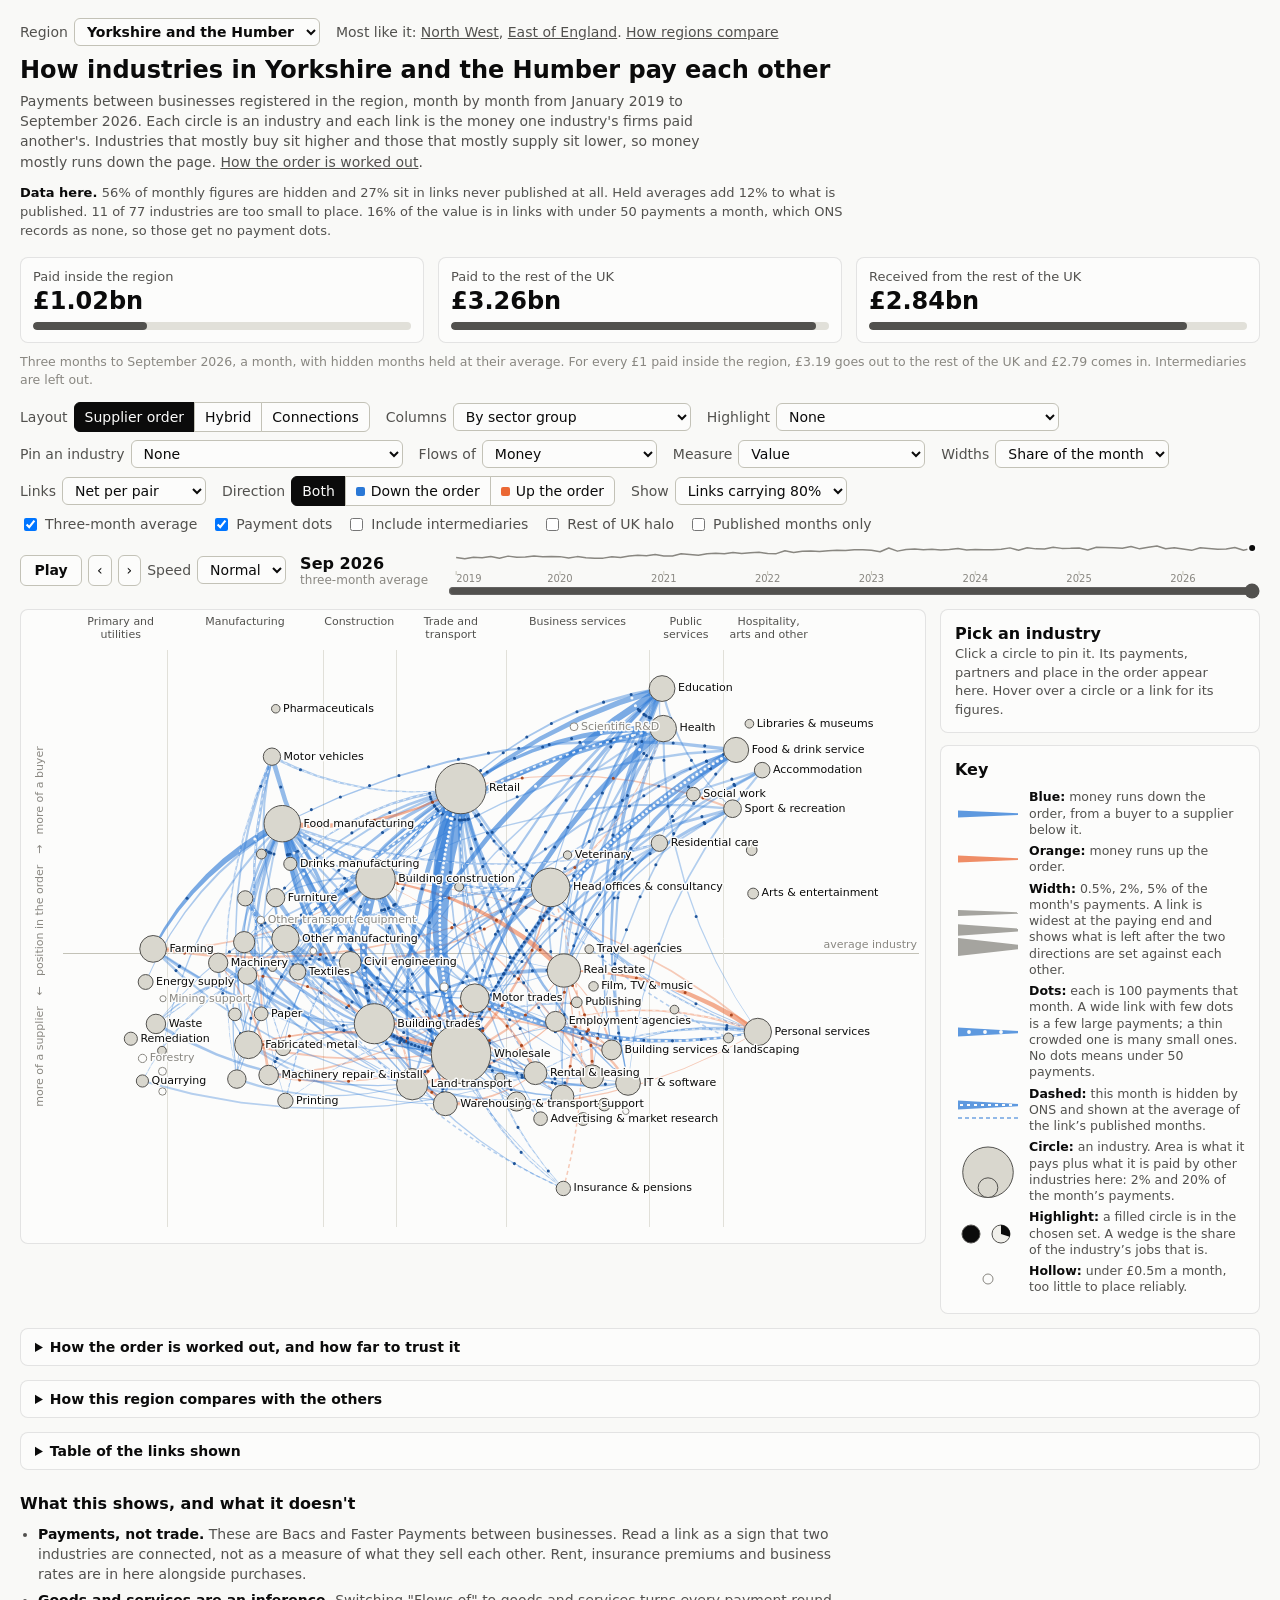
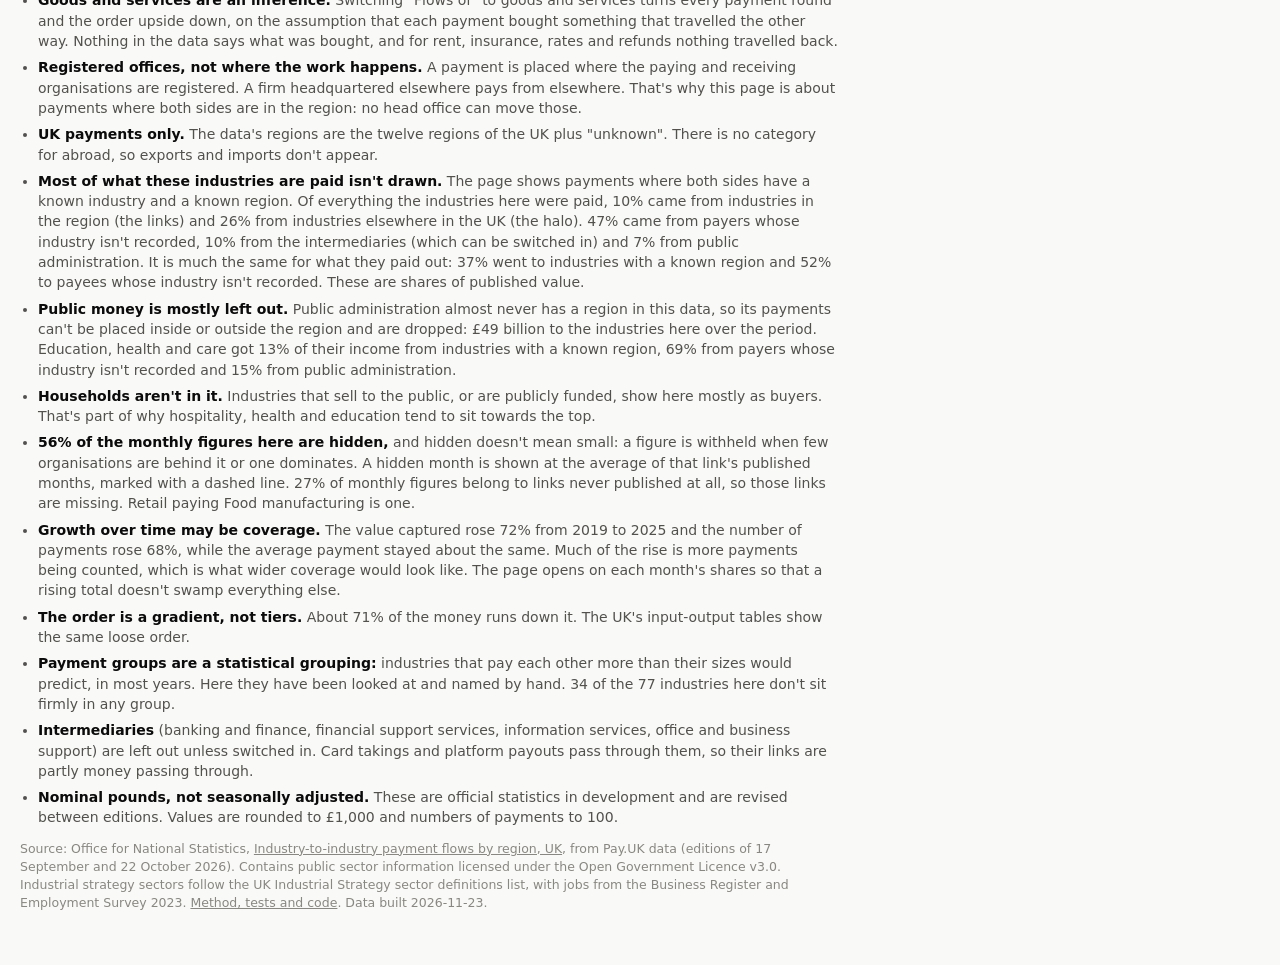
==== docs/chunks/paymentflowsviz_ynh/index.html @ 1b78242b "payment flows viz foundational econ 1" ====
<!doctype html>
<html lang="en">
<head>
<meta charset="utf-8">
<meta name="viewport" content="width=device-width, initial-scale=1">
<title>Regional payment flows</title>
<meta name="description" content="Monthly business-to-business payments between the industries of a UK region, January 2019 to September 2026, drawn as a network that can be stepped or played through time.">
<link rel="stylesheet" href="flows.css">
</head>
<body>
<main class="viz-root">

  <header class="top">
    <div class="regionbar">
      <label class="ctl">Region <select id="region"></select></label>
      <span id="alike"></span>
    </div>
    <h1 id="h-title">How a region's industries pay each other</h1>
    <p class="lede">Payments between businesses registered in the region, month by month from January 2019 to September 2026. Each circle is an industry and each link is the money one industry's firms paid another's. <span id="lede-order">Industries that mostly buy sit higher and those that mostly supply sit lower, so money mostly runs down the page.</span> <a href="#order-note" id="order-link">How the order is worked out</a>.</p>
  </header>

  <p id="quality" class="quality" role="note"></p>

  <section class="strip" aria-label="Totals for the period shown">
    <div class="tile"><div class="tile-label" id="l-inside">Paid inside the region</div><div class="tile-value" id="t-inside">–</div><div class="tile-bar"><span id="b-inside"></span></div></div>
    <div class="tile"><div class="tile-label" id="l-out">Paid to the rest of the UK</div><div class="tile-value" id="t-out">–</div><div class="tile-bar"><span id="b-out"></span></div></div>
    <div class="tile"><div class="tile-label" id="l-in">Received from the rest of the UK</div><div class="tile-value" id="t-in">–</div><div class="tile-bar"><span id="b-in"></span></div></div>
    <p class="strip-note" id="strip-note"></p>
  </section>

  <section class="controls" aria-label="What to show">
    <fieldset class="seg" id="layout">
      <legend>Layout</legend>
      <label><input type="radio" name="layout" value="order"><span>Supplier order</span></label>
      <label><input type="radio" name="layout" value="hybrid"><span>Hybrid</span></label>
      <label><input type="radio" name="layout" value="force"><span>Connections</span></label>
    </fieldset>
    <label class="ctl">Columns <select id="cols"><option value="group">By sector group</option><option value="paygroup">By payment group</option><option value="shift">By how much its place shifts</option><option value="free">Free</option></select></label>
    <label class="ctl">Highlight <select id="lens"></select></label>
    <label class="ctl">Pin an industry <select id="pick"></select></label>
    <label class="ctl">Flows of <select id="show"><option value="money">Money</option><option value="goods">Goods and services</option></select></label>
    <label class="ctl">Measure <select id="measure"><option value="value">Value</option><option value="count">Number of payments</option></select></label>
    <label class="ctl">Widths <select id="scale"><option value="share">Share of the month</option><option value="amount">Actual amounts</option></select></label>
    <label class="ctl">Links <select id="net"><option value="net">Net per pair</option><option value="gross">Both directions</option></select></label>
    <fieldset class="seg" id="dirset">
      <legend>Direction</legend>
      <label><input type="radio" name="dir" value="both"><span>Both</span></label>
      <label><input type="radio" name="dir" value="down"><span><i class="sw sw-with"></i>Down the order</span></label>
      <label><input type="radio" name="dir" value="up"><span><i class="sw sw-against"></i>Up the order</span></label>
    </fieldset>
    <label class="ctl">Show <select id="cover"><option value="0.5">Links carrying 50%</option><option value="0.8">Links carrying 80%</option><option value="0.9">Links carrying 90%</option><option value="1">All links</option></select></label>
    <div class="checks">
      <label><input type="checkbox" id="smooth"> Three-month average</label>
      <label><input type="checkbox" id="dots"> Payment dots</label>
      <label><input type="checkbox" id="inter"> Include intermediaries</label>
      <label><input type="checkbox" id="halo"> Rest of UK halo</label>
      <label><input type="checkbox" id="pubonly"> Published months only</label>
    </div>
  </section>

  <section class="timebar" aria-label="Time">
    <div class="time-buttons">
      <button id="play" type="button">Play</button>
      <button id="prev" type="button" aria-label="Previous month">&lsaquo;</button>
      <button id="next" type="button" aria-label="Next month">&rsaquo;</button>
      <label class="ctl">Speed <select id="speed"><option value="1.5">Slow</option><option value="3">Normal</option><option value="6">Fast</option><option value="12">Faster</option></select></label>
    </div>
    <div class="time-label" id="monthLabel" aria-live="polite"></div>
    <div class="time-track">
      <svg id="spark" aria-hidden="true"></svg>
      <input id="month" type="range" min="0" max="92" step="1" value="92" aria-label="Month">
    </div>
  </section>

  <section class="stage">
    <div id="chartwrap">
      <canvas id="chart" role="img" aria-label="Network of payments between industries. The table below the chart lists the same links."></canvas>
      <div id="tip" role="status"></div>
    </div>
    <aside id="side">
      <div id="detail"></div>
      <div id="key" aria-label="Key"></div>
    </aside>
  </section>

  <details id="order-note" class="fold">
    <summary>How the order is worked out, and how far to trust it</summary>
    <div class="fold-body">
      <h3>The calculation</h3>
      <ul>
        <li><strong>What goes in.</strong> Every payment between two different industries where both sides are registered in the region, added up over the whole period, January 2019 to September 2026. It uses the value of payments, with hidden months held at their average. Payments to and from the rest of the UK play no part.</li>
        <li><strong>What comes out.</strong> Each industry gets a level. The levels are chosen so that, as far as the payments allow, a buyer sits one level above each of its suppliers, and big payments count for more than small ones. Precisely: they make the sum, over every link, of the payment times (buyer's level minus supplier's level minus one) squared as small as it can be. These are called trophic levels, after the food webs they were first used on.</li>
        <li><strong>Where zero is.</strong> Levels are measured from the average industry, weighted by size. Height on the chart is the level, give or take a few pixels so that circles at the same level can sit side by side.</li>
        <li><strong>One order for the whole period.</strong> Circles don't move as time plays, so everything that moves is a change in payments. Pin an industry to see how its level drifts, worked out on the 12 months to each month. The Columns option "By how much its place shifts" lines industries up by the standard deviation of that drifting level, steadiest on the left.</li>
        <li><strong>A plainer way to think of it.</strong> The order is almost the same as ranking industries by the balance of their dealings with other industries here: how much of it is paying out, and how much is being paid (the two rankings correlate <span data-f="balance_cor"></span>). The level adds one thing: who you buy from matters, not only how much.</li>
        <li><strong>Goods and services view.</strong> The same order, turned upside down.</li>
      </ul>
      <h3>How well it holds up</h3>
      <ul>
        <li><strong>It's real but loose.</strong> <span data-f="down_pct"></span> of the money runs down the order, where chance would give 50%. On a score where 0 is perfect tiers and 1 is no order at all, these payments score <span data-f="incoherence"></span>. Shuffling which way round each pair's payments go gives <span data-f="shuffled"></span>.</li>
        <li><strong>The real supply chain is just as loose.</strong> The UK's input-output table scores <span data-f="io_incoherence"></span> on the same method. Industries trade in both directions a great deal.</li>
        <li><strong>How far it agrees with the input-output table.</strong> Ranking industries by level from these payments and from the national table gives a correlation of <span data-f="io_cor"></span>. Across the twelve regions that figure runs from <span id="io-range"></span>.</li>
        <li><strong>How steady it is over time.</strong> Each single year's order correlates <span data-f="yearly_cor"></span> with the whole-period one, and each single month's <span data-f="monthly_cor"></span> at the median.</li>
      </ul>
      <h3>What to keep in mind</h3>
      <ul>
        <li><strong>Small gaps mean little.</strong> The whole order spans only about <span data-f="span"></span> levels, and an industry's level wobbles by about <span data-f="wobble"></span> from month to month. Read top, middle and bottom, not fine rankings.</li>
        <li><strong>"Supplier" means "gets paid".</strong> Landlords, insurers and councils collecting rates are suppliers here.</li>
        <li><strong>The top is partly who's missing.</strong> Households aren't in the data, and public administration's payments have no region, so they are left out (see the notes at the foot of the page). Industries that sell to the public or are publicly funded have few paying customers left in the data, so they look like pure buyers.</li>
        <li><strong>It's the order inside the region only.</strong> An industry that buys mostly from elsewhere in the UK, or sells mostly to it, is placed on the small part of its dealings that stays here.</li>
        <li><strong>Hidden figures shape it.</strong> <span data-f="never_pct"></span> of monthly figures belong to links ONS never publishes, and those links count as nothing. Using published months only gives single months that correlate <span data-f="monthly_cor_published"></span> with their whole period, against <span data-f="monthly_cor"></span> with held values.</li>
        <li><strong>Value and number of payments disagree.</strong> An order built on the number of payments correlates <span data-f="count_cor"></span> with this one, and <span data-f="count_io_cor"></span> with the input-output table, against <span data-f="io_cor"></span> for value. Value is used because across the regions it tracks the table better.</li>
        <li><strong>Small industries are unreliable.</strong> The <span data-f="small_n"></span> with under £0.5m a month are drawn hollow and held inside the range of the rest. <span data-f="small_example"></span></li>
        <li><strong>Intermediaries are left out of it</strong> unless switched in. Switching them in barely moves the others (their order correlates <span data-f="inter_cor"></span> either way).</li>
      </ul>
      <p class="source">Method: MacKay, Johnson and Sansom (2020), <a href="https://doi.org/10.1098/rsos.201138">How directed is a directed network?</a>, Royal Society Open Science 7. The figures above come from the tests in the <a href="https://github.com/DanOlner/industry_to_industrypayments_modular/tree/master/docs/chunks/paymentflowsviz_ynh">project folder</a>, run on the editions named below.</p>
    </div>
  </details>

  <details id="compare" class="fold">
    <summary>How this region compares with the others</summary>
    <div class="fold-body" id="compare-body"></div>
  </details>

  <details id="tablebox" class="fold">
    <summary>Table of the links shown</summary>
    <div class="table-tools"><span id="tablecap"></span><button id="csv" type="button">Download as CSV</button></div>
    <div class="table-scroll"><table id="linktable"><thead></thead><tbody></tbody></table></div>
  </details>

  <section class="notes">
    <h2>What this shows, and what it doesn't</h2>
    <ul>
      <li><strong>Payments, not trade.</strong> These are Bacs and Faster Payments between businesses. Read a link as a sign that two industries are connected, not as a measure of what they sell each other. Rent, insurance premiums and business rates are in here alongside purchases.</li>
      <li><strong>Goods and services are an inference.</strong> Switching "Flows of" to goods and services turns every payment round and the order upside down, on the assumption that each payment bought something that travelled the other way. Nothing in the data says what was bought, and for rent, insurance, rates and refunds nothing travelled back.</li>
      <li><strong>Registered offices, not where the work happens.</strong> A payment is placed where the paying and receiving organisations are registered. A firm headquartered elsewhere pays from elsewhere. That's why this page is about payments where both sides are in the region: no head office can move those.</li>
      <li><strong>UK payments only.</strong> The data's regions are the twelve regions of the UK plus "unknown". There is no category for abroad, so exports and imports don't appear.</li>
      <li><strong>Most of what these industries are paid isn't drawn.</strong> The page shows payments where both sides have a known industry and a known region. Of everything the industries here were paid, <span data-f="inside_received"></span> came from industries in the region (the links) and <span data-f="elsewhere_received"></span> from industries elsewhere in the UK (the halo). <span data-f="unknown_received"></span> came from payers whose industry isn't recorded, <span data-f="inter_received"></span> from the intermediaries (which can be switched in) and <span data-f="gov_received"></span> from public administration. It is much the same for what they paid out: <span data-f="shown_paid"></span> went to industries with a known region and <span data-f="unknown_paid"></span> to payees whose industry isn't recorded. These are shares of published value.</li>
      <li><strong>Public money is mostly left out.</strong> Public administration almost never has a region in this data, so its payments can't be placed inside or outside the region and are dropped: <span data-f="gov_paid"></span> to the industries here over the period. Education, health and care got <span data-f="ps_shown"></span> of their income from industries with a known region, <span data-f="ps_unknown"></span> from payers whose industry isn't recorded and <span data-f="ps_gov"></span> from public administration.</li>
      <li><strong>Households aren't in it.</strong> Industries that sell to the public, or are publicly funded, show here mostly as buyers. That's part of why hospitality, health and education tend to sit towards the top.</li>
      <li><strong><span data-f="hidden_pct"></span> of the monthly figures here are hidden,</strong> and hidden doesn't mean small: a figure is withheld when few organisations are behind it or one dominates. A hidden month is shown at the average of that link's published months, marked with a dashed line. <span data-f="never_pct"></span> of monthly figures belong to links never published at all, so those links are missing. <span data-f="never_example"></span> is one.</li>
      <li><strong>Growth over time may be coverage.</strong> <span data-f="growth"></span> The page opens on each month's shares so that a rising total doesn't swamp everything else.</li>
      <li><strong>The order is a gradient, not tiers.</strong> About <span data-f="down_pct"></span> of the money runs down it. The UK's input-output tables show the same loose order.</li>
      <li><strong>Payment groups are a statistical grouping:</strong> industries that pay each other more than their sizes would predict, in most years. <span data-if="groups_named_by_hand">Here they have been looked at and named by hand.</span><span data-unless="groups_named_by_hand">For this region nobody has looked them over, and each is labelled by its largest members.</span> <span data-f="groups_not_firm"></span> industries here don't sit firmly in any group.</li>
      <li><strong>Intermediaries</strong> (banking and finance, financial support services, information services, office and business support) are left out unless switched in. Card takings and platform payouts pass through them, so their links are partly money passing through.</li>
      <li><strong>Nominal pounds, not seasonally adjusted.</strong> These are official statistics in development and are revised between editions. Values are rounded to £1,000 and numbers of payments to 100.</li>
    </ul>
    <p class="source">Source: Office for National Statistics, <a href="https://www.ons.gov.uk/economy/economicoutputandproductivity/output/datasets/industrytoindustrypaymentflowsbyregionuk">Industry-to-industry payment flows by region, UK</a>, from Pay.UK data (editions of 17 September and 22 October 2026). Contains public sector information licensed under the Open Government Licence v3.0. Industrial strategy sectors follow the UK Industrial Strategy sector definitions list, with jobs from the Business Register and Employment Survey <span data-f="is8_year"></span>. <a href="https://github.com/DanOlner/industry_to_industrypayments_modular/tree/master/docs/chunks/paymentflowsviz_ynh">Method, tests and code</a>. <span id="built"></span></p>
  </section>

</main>
<script src="lib/d3.v7.9.0.min.js"></script>
<script src="data/regions.js"></script>
<script src="flows.js"></script>
</body>
</html>
---- docs/chunks/paymentflowsviz_ynh/flows.css ----
/* Yorkshire and the Humber payment flows. Colours follow the dataviz palette: blue and orange carry the
   direction of money and nothing else; everything else is ink, greys and position. */
:root {
  color-scheme: light;
  --plane: #f9f9f7; --surface: #fcfcfb; --ink: #0b0b0b; --ink2: #52514e; --muted: #898781;
  --grid: #e1e0d9; --axis: #c3c2b7; --border: rgba(11, 11, 11, 0.10);
  --with: #2a78d6; --against: #eb6834;                    /* money runs down the order; up the order */
  --dot-with: #184f95; --dot-against: #a8431a;            /* payment dots on thin links */
  --node: #d9d7ce; --node-dim: #f0efea; --node-line: #52514e; --node-on: #0b0b0b;
  --halo-in: #1baf7a; --halo-out: #008300;                /* rest of the UK: received (or sold); paid (or bought). Drawn at 30% */
  --seg-inside: #52514e; --seg-london: #898781; --seg-rest: #c3c2b7;
}
@media (prefers-color-scheme: dark) {
  :root {
    color-scheme: dark;
    --plane: #0d0d0d; --surface: #1a1a19; --ink: #f0efec; --ink2: #c3c2b7; --muted: #898781;
    --grid: #2c2c2a; --axis: #383835; --border: rgba(255, 255, 255, 0.10);
    --with: #3987e5; --against: #d95926;
    --dot-with: #cde2fb; --dot-against: #f8d3c2;
    --node: #55544f; --node-dim: #2b2b29; --node-line: #c3c2b7; --node-on: #f0efec;
    --halo-in: #1baf7a; --halo-out: #008300;                /* the same pair as light: the dark steps of these two are too alike */
    --seg-inside: #c3c2b7; --seg-london: #898781; --seg-rest: #55544f;
  }
}
* { box-sizing: border-box; }
body { margin: 0; background: var(--plane); color: var(--ink); font: 14px/1.45 system-ui, -apple-system, "Segoe UI", sans-serif; }
.viz-root { max-width: 1480px; margin: 0 auto; padding: 18px 20px 40px; }
a { color: inherit; }
h1 { font-size: 24px; line-height: 1.2; margin: 0 0 6px; font-weight: 650; }
h2 { font-size: 16px; margin: 0 0 8px; font-weight: 650; }
.lede { margin: 0; max-width: 78ch; color: var(--ink2); }

/* ---- region ---- */
.regionbar { display: flex; flex-wrap: wrap; gap: 6px 16px; align-items: center; margin: 0 0 10px; color: var(--ink2); }
.regionbar select { font-weight: 600; }
button.linklike { border: 0; background: none; padding: 0; color: inherit; text-decoration: underline; cursor: pointer; border-radius: 2px; }
.quality { margin: 12px 0 0; max-width: 100ch; color: var(--ink2); font-size: 13px; }
.quality strong { color: var(--ink); font-weight: 600; }
.quality.thin { border: 1px solid var(--axis); border-left: 4px solid var(--ink); border-radius: 6px; padding: 8px 12px; background: var(--surface); color: var(--ink); }
#chartwrap.loading canvas { opacity: 0.35; }
#chartwrap.loading::after { content: 'Loading\2026'; position: absolute; left: 50%; top: 40%; transform: translateX(-50%); color: var(--ink2); background: var(--surface); border: 1px solid var(--axis); border-radius: 6px; padding: 6px 12px; }

/* ---- comparison of regions ---- */
.cmp-bars { display: grid; gap: 3px; margin: 8px 0; max-width: 560px; }
.cmp-row { display: grid; grid-template-columns: 190px 1fr 42px; gap: 8px; align-items: center; font-size: 13px; color: var(--ink2); }
.cmp-track { display: block; height: 10px; }
.cmp-bar { display: block; height: 100%; background: var(--ink2); border-radius: 0 4px 4px 0; }
.cmp-val { text-align: right; font-variant-numeric: tabular-nums; color: var(--ink); }
.cmp-chart { display: block; width: 100%; max-width: 760px; height: auto; margin: 6px 0; overflow: visible; }
.cmp-chart text { font-size: 11px; fill: var(--ink2); }
.cmp-chart .cmp-title { font-weight: 600; fill: var(--ink); }
.cmp-chart .cmp-tick { fill: var(--muted); font-size: 10px; }
.cmp-chart .cmp-grid { stroke: var(--grid); }
.cmp-chart .cmp-range { stroke: var(--axis); stroke-width: 2; stroke-linecap: round; }
.cmp-chart .cmp-dot { fill: var(--muted); stroke: var(--surface); stroke-width: 2; }
.cmp-chart .cmp-num { fill: var(--muted); font-variant-numeric: tabular-nums; }
.cmp-chart .me { fill: var(--ink); font-weight: 600; }
.cmp-chart .cmp-range.me { stroke: var(--ink); fill: none; }
.cmp-chart .cmp-dot.me { fill: var(--ink); }
.fold-body p { margin: 6px 0; color: var(--ink2); max-width: 92ch; }
.fold-body p.d-small { font-size: 12.5px; }

/* ---- headline strip ---- */
.strip { display: grid; grid-template-columns: repeat(3, minmax(0, 1fr)); gap: 10px 14px; margin: 16px 0 6px; }
.tile { background: var(--surface); border: 1px solid var(--border); border-radius: 8px; padding: 10px 12px 12px; }
.tile-label { color: var(--ink2); font-size: 13px; }
.tile-value { font-size: 24px; font-weight: 650; line-height: 1.25; }
.tile-bar { height: 8px; background: var(--grid); border-radius: 4px; margin-top: 6px; overflow: hidden; }
.tile-bar span { display: block; height: 100%; width: 0; background: var(--ink2); border-radius: 4px; }
.strip-note { grid-column: 1 / -1; margin: 0; color: var(--muted); font-size: 12.5px; }

/* ---- controls ---- */
.controls { display: flex; flex-wrap: wrap; gap: 8px 16px; align-items: center; margin: 12px 0 8px; }
.ctl { display: inline-flex; align-items: center; gap: 6px; color: var(--ink2); white-space: nowrap; }
select, button { font: inherit; color: var(--ink); background: var(--surface); border: 1px solid var(--axis); border-radius: 6px; padding: 4px 8px; }
button { cursor: pointer; }
button:hover, select:hover { border-color: var(--muted); }
select:disabled { color: var(--muted); }
:focus-visible { outline: 2px solid var(--with); outline-offset: 2px; }
.seg { display: inline-flex; align-items: center; gap: 0; border: 0; padding: 0; margin: 0; }
.seg legend { float: left; padding: 0; margin-right: 6px; color: var(--ink2); }
.seg label { display: inline-flex; }
.seg input { position: absolute; opacity: 0; pointer-events: none; }
.seg span { padding: 4px 10px; border: 1px solid var(--axis); background: var(--surface); margin-left: -1px; cursor: pointer; }
.seg label:first-of-type span { border-radius: 6px 0 0 6px; margin-left: 0; }
.seg label:last-of-type span { border-radius: 0 6px 6px 0; }
.seg input:checked + span { background: var(--ink); color: var(--surface); border-color: var(--ink); }
.seg input:focus-visible + span { outline: 2px solid var(--with); outline-offset: 2px; }
.sw { display: inline-block; width: 9px; height: 9px; border-radius: 2px; margin-right: 6px; align-self: center; }
.sw-with { background: var(--with); } .sw-against { background: var(--against); }
.seg span { display: inline-flex; align-items: center; }
.checks { display: flex; flex-wrap: wrap; gap: 4px 14px; color: var(--ink2); }
.checks label { display: inline-flex; align-items: center; gap: 5px; white-space: nowrap; }

/* ---- time ---- */
.timebar { display: grid; grid-template-columns: auto 15ch 1fr; gap: 6px 14px; align-items: center; margin: 6px 0 10px; }
.time-buttons { display: flex; gap: 6px; align-items: center; flex-wrap: wrap; }
#play { min-width: 62px; font-weight: 600; }
.time-label { font-weight: 650; font-size: 16px; line-height: 1.2; }
.time-label small { display: block; font-weight: 400; font-size: 12px; color: var(--muted); }
.time-track { position: relative; min-width: 0; }
#spark { display: block; width: 100%; height: 40px; overflow: visible; }
#month { display: block; width: 100%; margin: 0; accent-color: var(--ink2); }

/* ---- chart and side panel ---- */
.stage { display: grid; grid-template-columns: minmax(0, 1fr) 320px; gap: 14px; align-items: start; }
#chartwrap { position: relative; background: var(--surface); border: 1px solid var(--border); border-radius: 8px; overflow: hidden; }
#chart { display: block; width: 100%; cursor: default; touch-action: pan-y; }
#tip { position: absolute; display: none; pointer-events: none; z-index: 2; max-width: 300px; padding: 8px 10px; font-size: 12.5px; line-height: 1.4;
  background: var(--surface); border: 1px solid var(--axis); border-radius: 6px; box-shadow: 0 3px 12px rgba(0, 0, 0, 0.14); }
#tip .t-title { font-weight: 650; }
#tip .t-sub, #tip .t-note { color: var(--ink2); }
#tip .t-val { font-weight: 650; }
#side { display: flex; flex-direction: column; gap: 12px; min-width: 0; }
#detail, #key { background: var(--surface); border: 1px solid var(--border); border-radius: 8px; padding: 12px 14px; font-size: 13px; }
#detail h2 { margin-bottom: 0; }
#detail .d-sub { color: var(--ink2); margin: 0 0 8px; }
#detail .d-hint { color: var(--ink2); margin: 0; }
#detail h3, #key h3 { font-size: 12px; text-transform: none; font-weight: 650; color: var(--ink2); margin: 12px 0 4px; }
#detail .d-close { float: right; padding: 1px 8px; margin: -2px -4px 0 6px; }
#detail dl { display: grid; grid-template-columns: auto 1fr; gap: 2px 10px; margin: 0; }
#detail dt { color: var(--ink2); }
#detail dd { margin: 0; }
.bar3 { display: flex; gap: 2px; height: 8px; margin: 3px 0 2px; }
.bar3 span { display: block; height: 100%; border-radius: 4px; min-width: 0; }
.bar3 .s-inside { background: var(--seg-inside); } .bar3 .s-london { background: var(--seg-london); } .bar3 .s-rest { background: var(--seg-rest); }
.bar3-key { display: flex; flex-wrap: wrap; gap: 2px 12px; color: var(--ink2); font-size: 12px; margin: 2px 0 6px; }
.bar3-key i { display: inline-block; width: 10px; height: 8px; border-radius: 3px; margin-right: 4px; }
.d-row { display: flex; justify-content: space-between; gap: 10px; }
.d-row .v { font-variant-numeric: tabular-nums; white-space: nowrap; }
.d-row .n { color: var(--ink2); min-width: 0; overflow: hidden; text-overflow: ellipsis; white-space: nowrap; }
.d-small { color: var(--ink2); font-size: 12px; margin: 4px 0 0; }
#levelspark { display: block; width: 100%; height: 64px; overflow: visible; }
#key svg { display: block; overflow: visible; }
#key .k-row { display: grid; grid-template-columns: 66px 1fr; gap: 8px; align-items: center; margin: 5px 0; color: var(--ink2); font-size: 12.5px; line-height: 1.3; }
#key .k-row b { color: var(--ink); font-weight: 600; }

/* ---- table view ---- */
.fold { margin: 14px 0 0; background: var(--surface); border: 1px solid var(--border); border-radius: 8px; padding: 8px 14px; }
.fold summary { cursor: pointer; font-weight: 600; }
.fold-body { max-width: 92ch; padding: 2px 0 6px; }
.fold-body h3 { font-size: 13px; font-weight: 650; color: var(--ink2); margin: 12px 0 4px; }
.fold-body ul { margin: 0; padding-left: 18px; }
.fold-body li { margin: 0 0 5px; color: var(--ink2); }
.fold-body li strong { color: var(--ink); font-weight: 600; }
.table-tools { display: flex; justify-content: space-between; align-items: center; gap: 12px; margin: 8px 0; color: var(--ink2); font-size: 13px; }
.table-scroll { max-height: 420px; overflow: auto; }
#linktable { border-collapse: collapse; width: 100%; font-size: 13px; }
#linktable th, #linktable td { text-align: left; padding: 4px 10px 4px 0; border-bottom: 1px solid var(--grid); white-space: nowrap; }
#linktable th { position: sticky; top: 0; background: var(--surface); color: var(--ink2); font-weight: 600; }
#linktable td.num, #linktable th.num { text-align: right; font-variant-numeric: tabular-nums; }

/* ---- notes ---- */
.notes { margin: 22px 0 0; max-width: 92ch; }
.notes ul { margin: 0; padding-left: 18px; }
.notes li { margin: 0 0 6px; color: var(--ink2); }
.notes li strong { color: var(--ink); font-weight: 600; }
.source { color: var(--muted); font-size: 12.5px; margin-top: 12px; }

@media (max-width: 1080px) {
  .stage { grid-template-columns: minmax(0, 1fr); }
  #side { flex-direction: row; flex-wrap: wrap; }
  #side > div { flex: 1 1 300px; }
}
@media (max-width: 720px) {
  .viz-root { padding: 14px 12px 32px; }
  h1 { font-size: 20px; }
  .strip { grid-template-columns: 1fr; gap: 8px; }
  .tile { display: grid; grid-template-columns: 1fr auto; align-items: baseline; padding: 8px 10px 10px; }
  .tile-bar { grid-column: 1 / -1; }
  .tile-value { font-size: 19px; }
  .timebar { grid-template-columns: 1fr auto; }
  .time-track { grid-column: 1 / -1; }
}
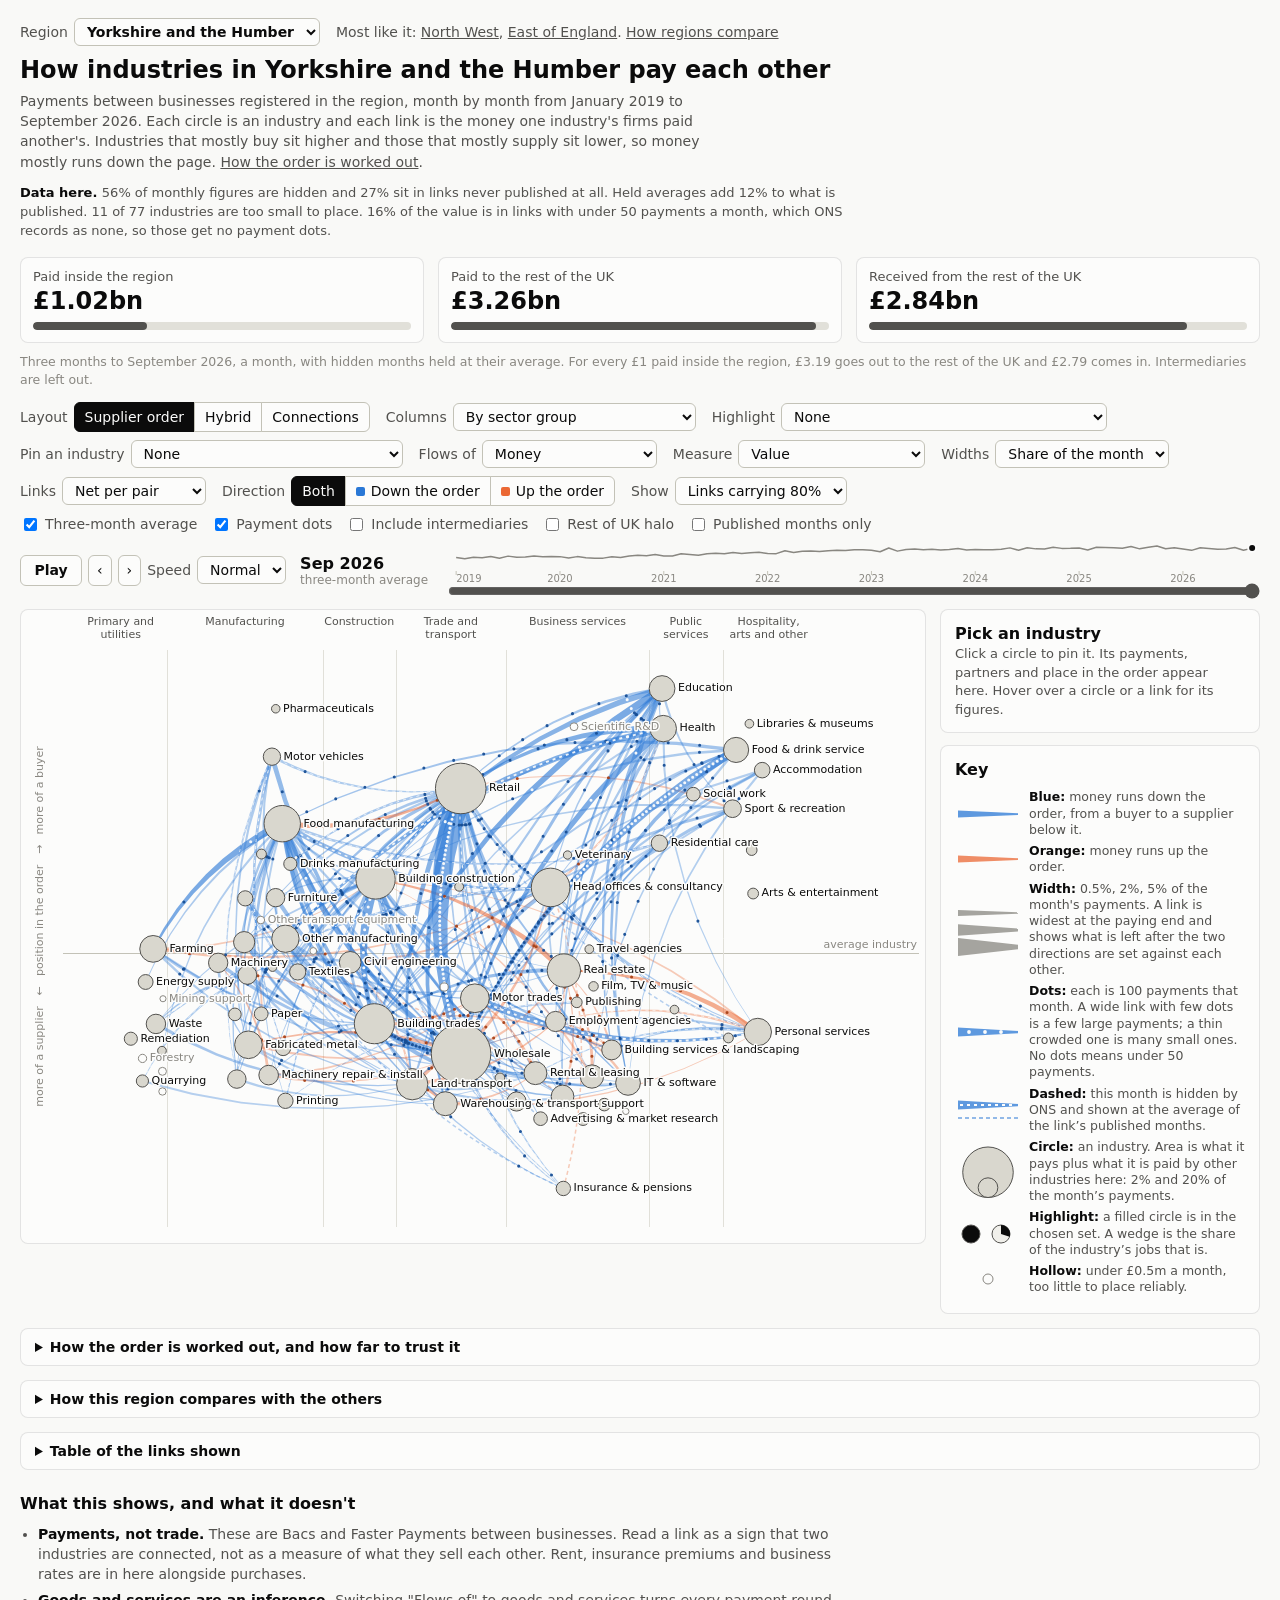
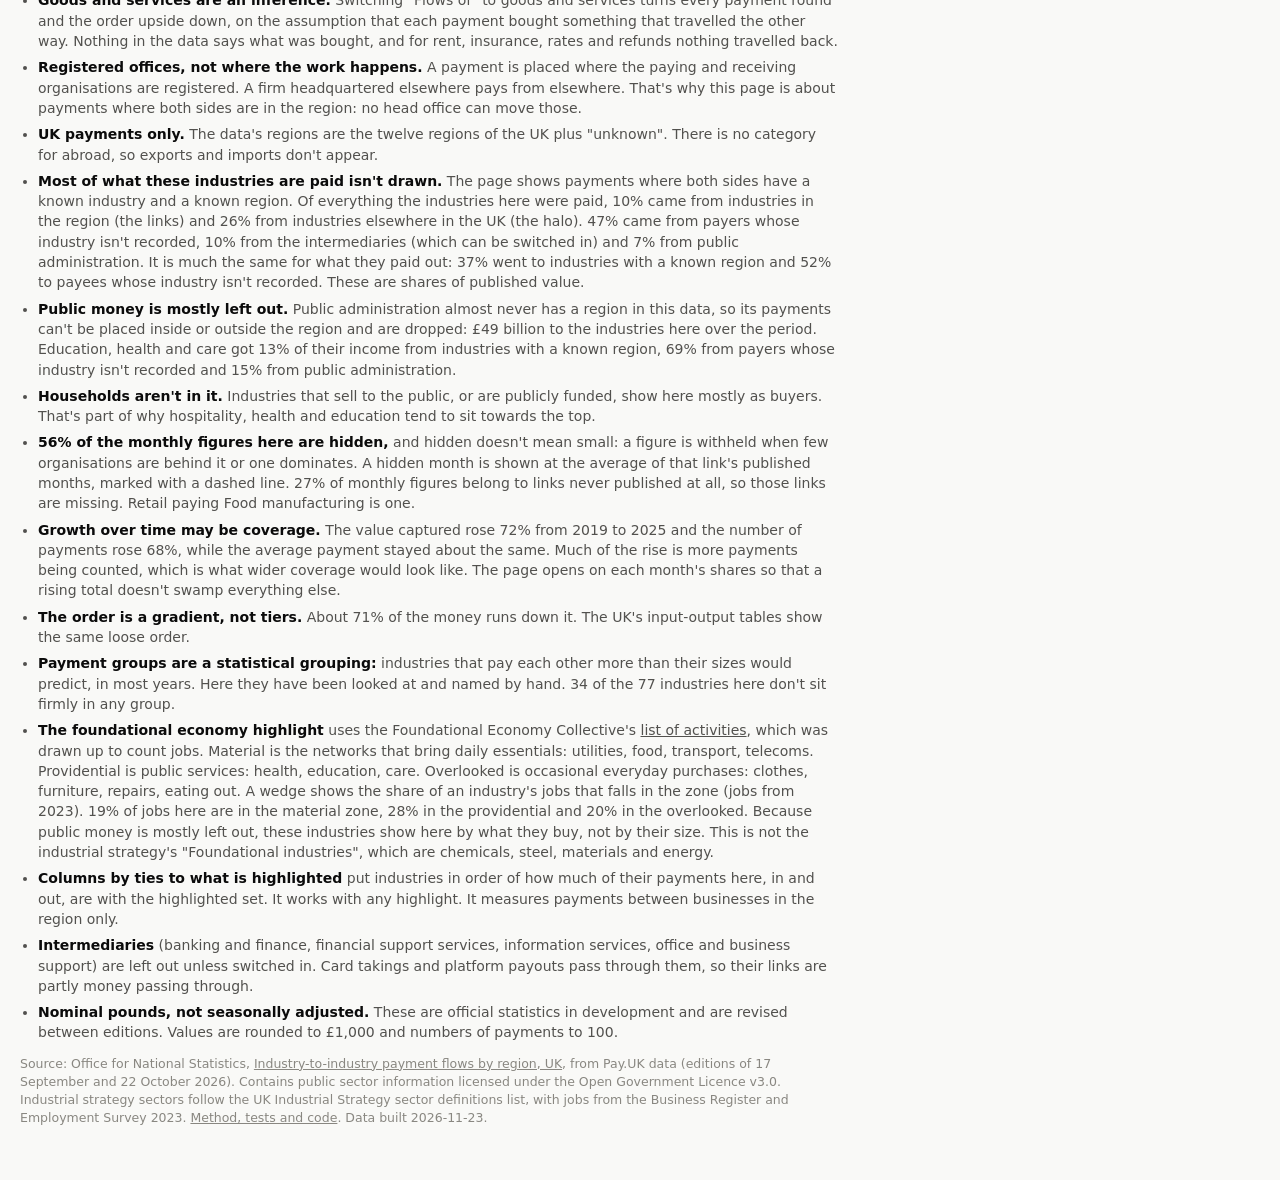
==== commit 4f70c5c7: "payment flows viz foundational econ 2" ====
--- a/docs/chunks/paymentflowsviz_ynh/index.html
+++ b/docs/chunks/paymentflowsviz_ynh/index.html
@@ -35,7 +35,7 @@
       <label><input type="radio" name="layout" value="hybrid"><span>Hybrid</span></label>
       <label><input type="radio" name="layout" value="force"><span>Connections</span></label>
     </fieldset>
-    <label class="ctl">Columns <select id="cols"><option value="group">By sector group</option><option value="paygroup">By payment group</option><option value="shift">By how much its place shifts</option><option value="free">Free</option></select></label>
+    <label class="ctl">Columns <select id="cols"><option value="group">By sector group</option><option value="paygroup">By payment group</option><option value="shift">By how much its place shifts</option><option value="ties">By ties to what is highlighted</option><option value="free">Free</option></select></label>
     <label class="ctl">Highlight <select id="lens"></select></label>
     <label class="ctl">Pin an industry <select id="pick"></select></label>
     <label class="ctl">Flows of <select id="show"><option value="money">Money</option><option value="goods">Goods and services</option></select></label>
@@ -142,6 +142,8 @@
       <li><strong>Growth over time may be coverage.</strong> <span data-f="growth"></span> The page opens on each month's shares so that a rising total doesn't swamp everything else.</li>
       <li><strong>The order is a gradient, not tiers.</strong> About <span data-f="down_pct"></span> of the money runs down it. The UK's input-output tables show the same loose order.</li>
       <li><strong>Payment groups are a statistical grouping:</strong> industries that pay each other more than their sizes would predict, in most years. <span data-if="groups_named_by_hand">Here they have been looked at and named by hand.</span><span data-unless="groups_named_by_hand">For this region nobody has looked them over, and each is labelled by its largest members.</span> <span data-f="groups_not_firm"></span> industries here don't sit firmly in any group.</li>
+      <li><strong>The foundational economy highlight</strong> uses the Foundational Economy Collective's <a href="https://foundationaleconomy.com/activity-classification/">list of activities</a>, which was drawn up to count jobs. Material is the networks that bring daily essentials: utilities, food, transport, telecoms. Providential is public services: health, education, care. Overlooked is occasional everyday purchases: clothes, furniture, repairs, eating out. A wedge shows the share of an industry's jobs that falls in the zone (jobs from <span data-f="fe_year"></span>). <span data-f="fe_jobs"></span> Because public money is mostly left out, these industries show here by what they buy, not by their size. This is not the industrial strategy's "Foundational industries", which are chemicals, steel, materials and energy.</li>
+      <li><strong>Columns by ties to what is highlighted</strong> put industries in order of how much of their payments here, in and out, are with the highlighted set. It works with any highlight. It measures payments between businesses in the region only.</li>
       <li><strong>Intermediaries</strong> (banking and finance, financial support services, information services, office and business support) are left out unless switched in. Card takings and platform payouts pass through them, so their links are partly money passing through.</li>
       <li><strong>Nominal pounds, not seasonally adjusted.</strong> These are official statistics in development and are revised between editions. Values are rounded to £1,000 and numbers of payments to 100.</li>
     </ul>
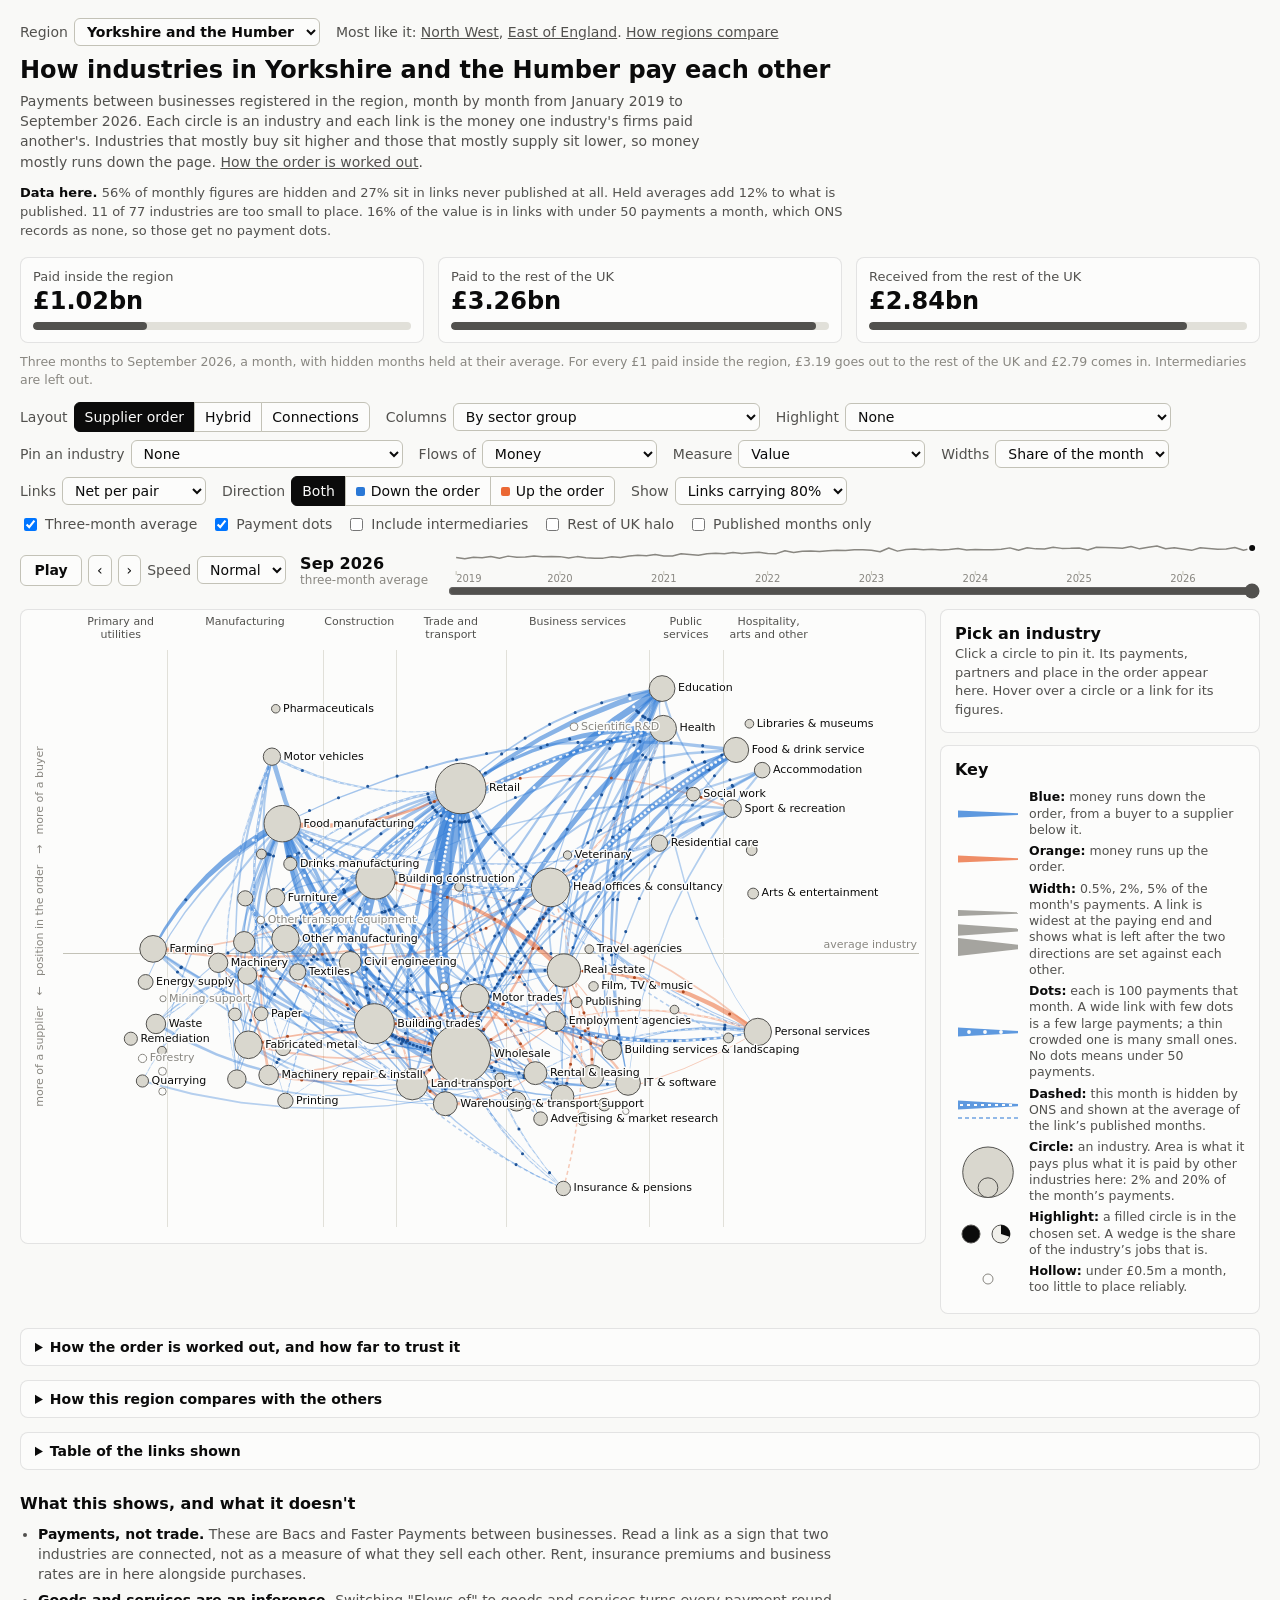
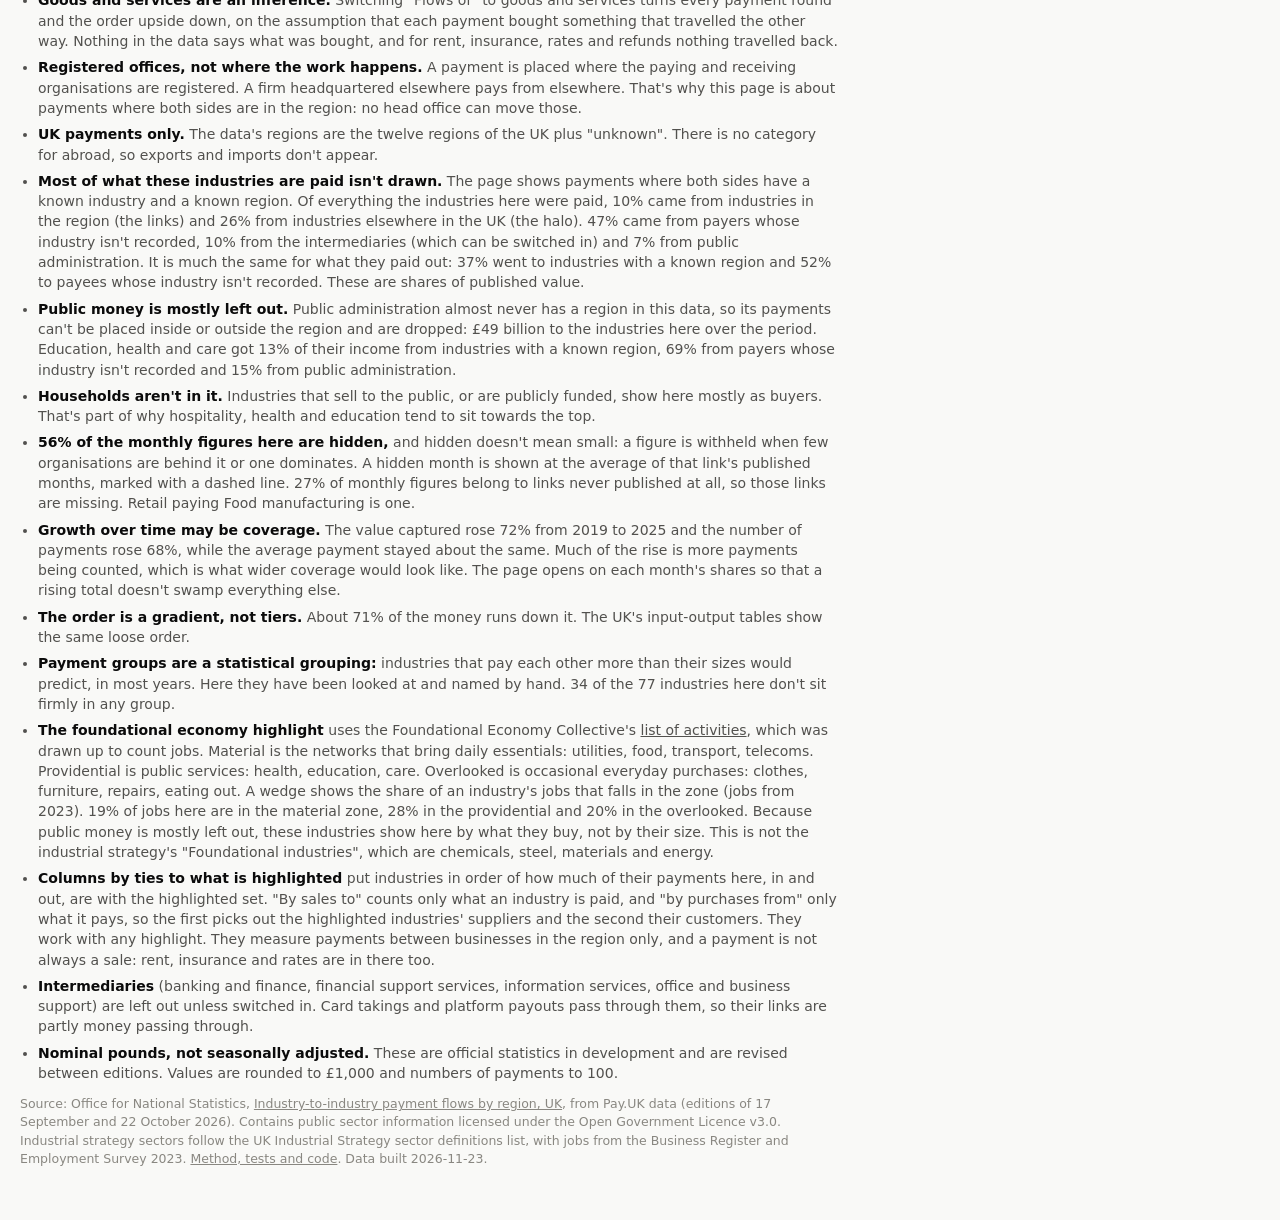
==== commit 872e43c0: "payment flows viz foundational econ 3" ====
--- a/docs/chunks/paymentflowsviz_ynh/index.html
+++ b/docs/chunks/paymentflowsviz_ynh/index.html
@@ -35,7 +35,7 @@
       <label><input type="radio" name="layout" value="hybrid"><span>Hybrid</span></label>
       <label><input type="radio" name="layout" value="force"><span>Connections</span></label>
     </fieldset>
-    <label class="ctl">Columns <select id="cols"><option value="group">By sector group</option><option value="paygroup">By payment group</option><option value="shift">By how much its place shifts</option><option value="ties">By ties to what is highlighted</option><option value="free">Free</option></select></label>
+    <label class="ctl">Columns <select id="cols"><option value="group">By sector group</option><option value="paygroup">By payment group</option><option value="shift">By how much its place shifts</option><option value="ties">By ties to what is highlighted</option><option value="sells">By sales to what is highlighted</option><option value="buys">By purchases from what is highlighted</option><option value="free">Free</option></select></label>
     <label class="ctl">Highlight <select id="lens"></select></label>
     <label class="ctl">Pin an industry <select id="pick"></select></label>
     <label class="ctl">Flows of <select id="show"><option value="money">Money</option><option value="goods">Goods and services</option></select></label>
@@ -143,7 +143,7 @@
       <li><strong>The order is a gradient, not tiers.</strong> About <span data-f="down_pct"></span> of the money runs down it. The UK's input-output tables show the same loose order.</li>
       <li><strong>Payment groups are a statistical grouping:</strong> industries that pay each other more than their sizes would predict, in most years. <span data-if="groups_named_by_hand">Here they have been looked at and named by hand.</span><span data-unless="groups_named_by_hand">For this region nobody has looked them over, and each is labelled by its largest members.</span> <span data-f="groups_not_firm"></span> industries here don't sit firmly in any group.</li>
       <li><strong>The foundational economy highlight</strong> uses the Foundational Economy Collective's <a href="https://foundationaleconomy.com/activity-classification/">list of activities</a>, which was drawn up to count jobs. Material is the networks that bring daily essentials: utilities, food, transport, telecoms. Providential is public services: health, education, care. Overlooked is occasional everyday purchases: clothes, furniture, repairs, eating out. A wedge shows the share of an industry's jobs that falls in the zone (jobs from <span data-f="fe_year"></span>). <span data-f="fe_jobs"></span> Because public money is mostly left out, these industries show here by what they buy, not by their size. This is not the industrial strategy's "Foundational industries", which are chemicals, steel, materials and energy.</li>
-      <li><strong>Columns by ties to what is highlighted</strong> put industries in order of how much of their payments here, in and out, are with the highlighted set. It works with any highlight. It measures payments between businesses in the region only.</li>
+      <li><strong>Columns by ties to what is highlighted</strong> put industries in order of how much of their payments here, in and out, are with the highlighted set. "By sales to" counts only what an industry is paid, and "by purchases from" only what it pays, so the first picks out the highlighted industries' suppliers and the second their customers. They work with any highlight. They measure payments between businesses in the region only, and a payment is not always a sale: rent, insurance and rates are in there too.</li>
       <li><strong>Intermediaries</strong> (banking and finance, financial support services, information services, office and business support) are left out unless switched in. Card takings and platform payouts pass through them, so their links are partly money passing through.</li>
       <li><strong>Nominal pounds, not seasonally adjusted.</strong> These are official statistics in development and are revised between editions. Values are rounded to £1,000 and numbers of payments to 100.</li>
     </ul>
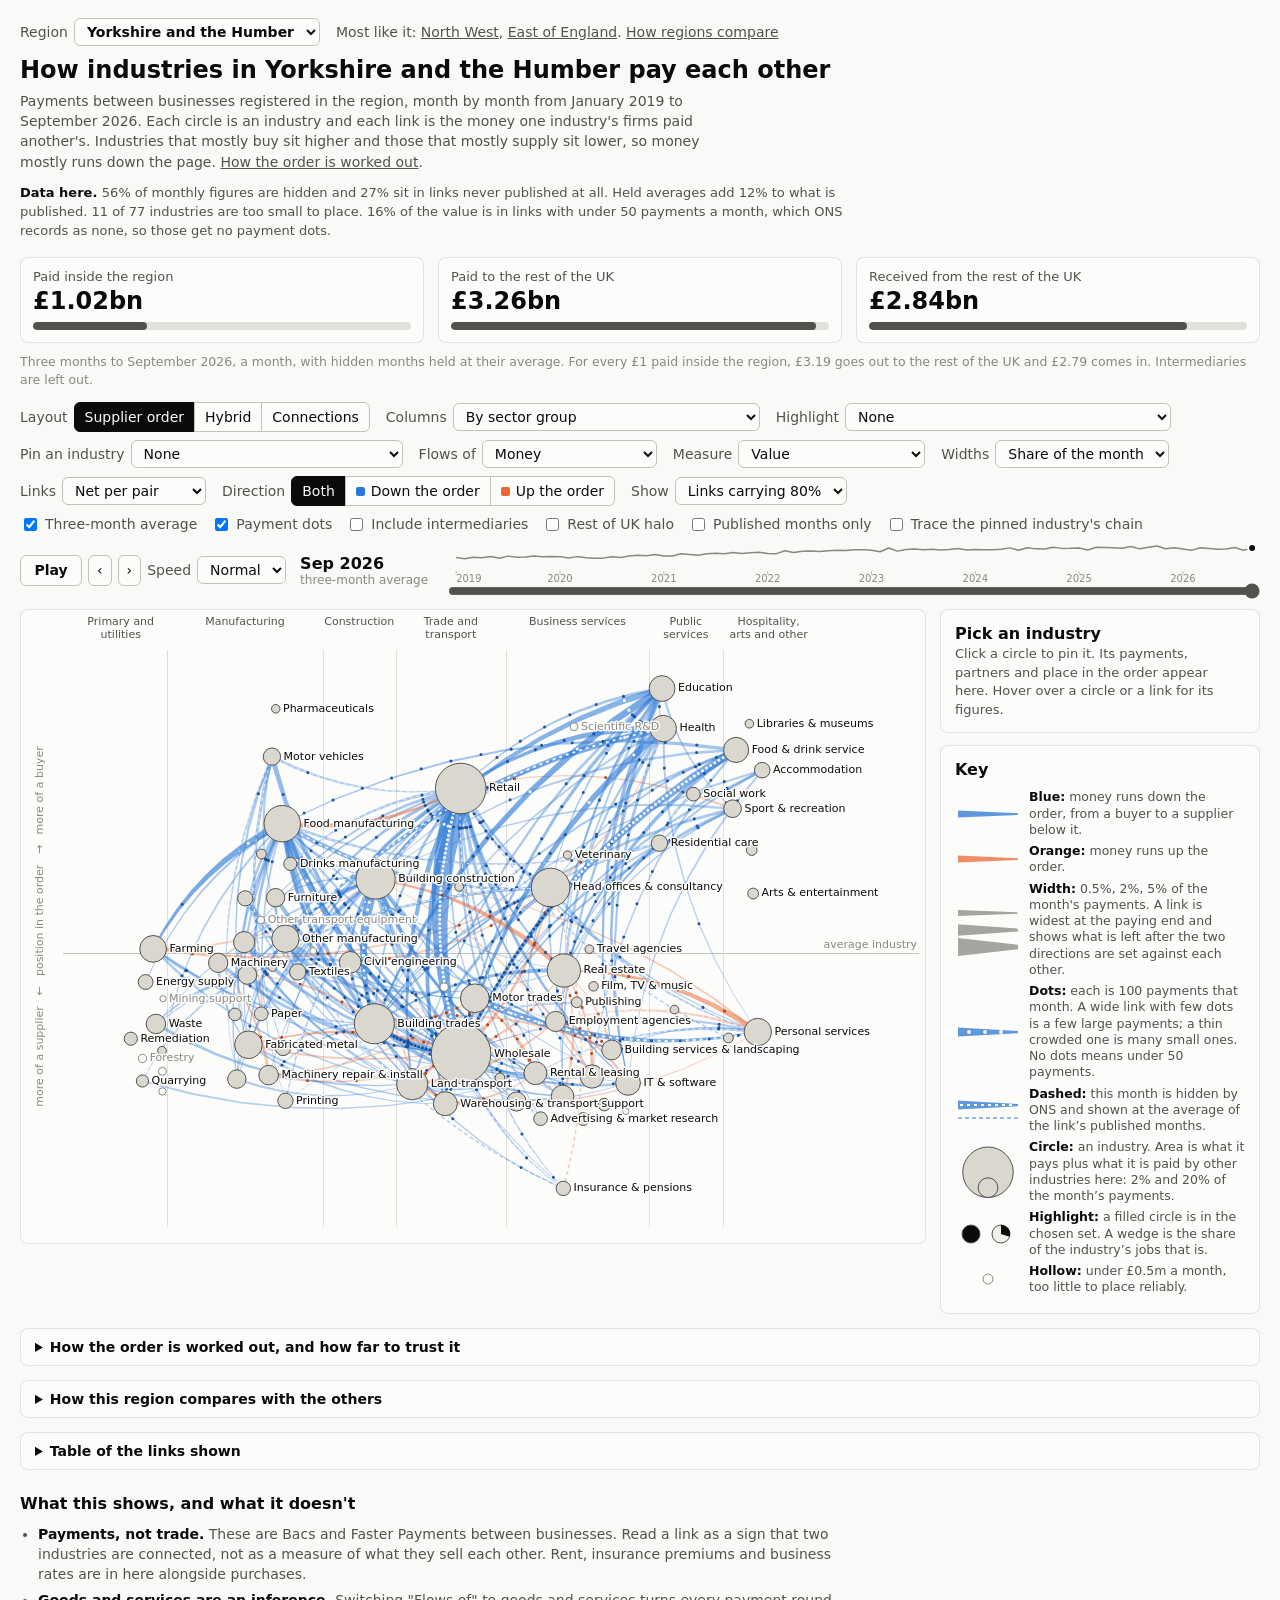
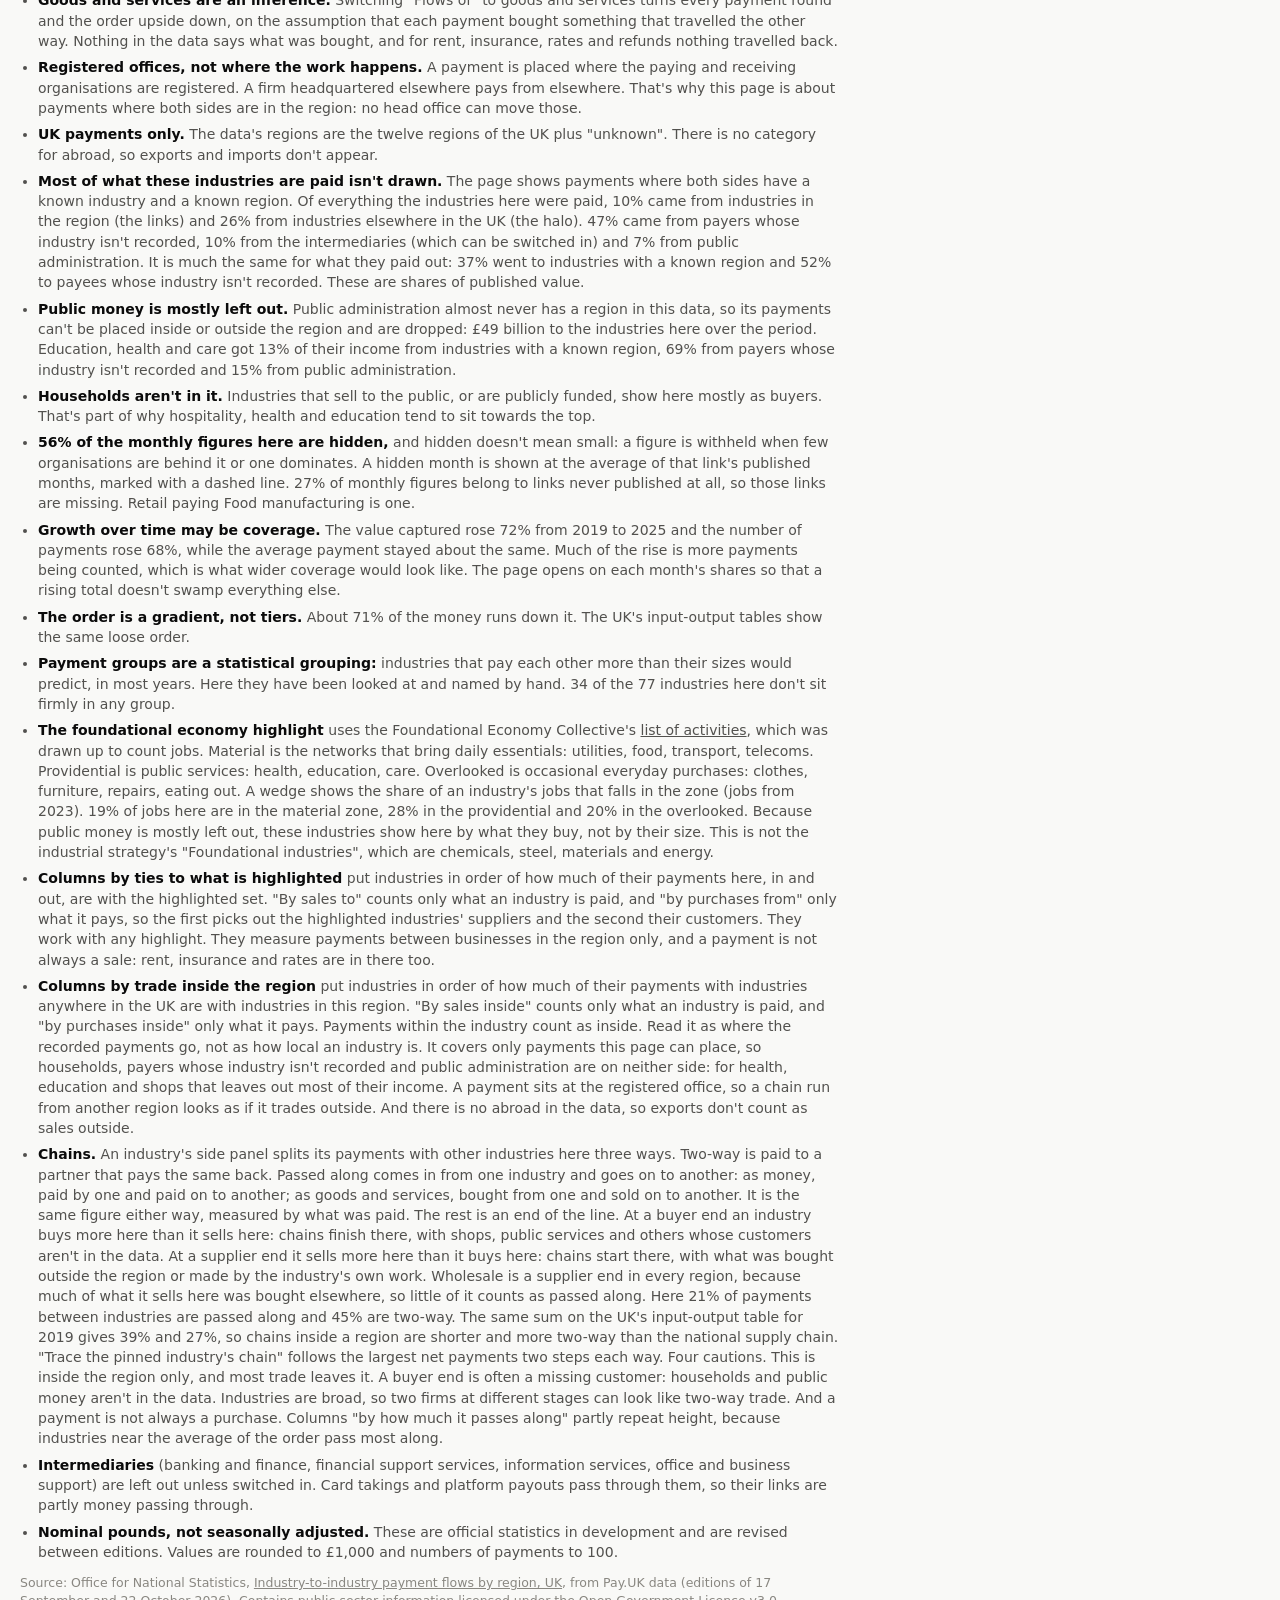
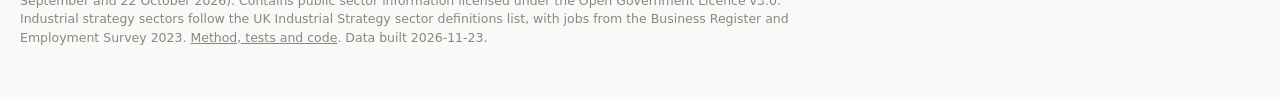
==== commit 83faaaba: "across region thinking and chain tools" ====
--- a/docs/chunks/paymentflowsviz_ynh/index.html
+++ b/docs/chunks/paymentflowsviz_ynh/index.html
@@ -35,7 +35,7 @@
       <label><input type="radio" name="layout" value="hybrid"><span>Hybrid</span></label>
       <label><input type="radio" name="layout" value="force"><span>Connections</span></label>
     </fieldset>
-    <label class="ctl">Columns <select id="cols"><option value="group">By sector group</option><option value="paygroup">By payment group</option><option value="shift">By how much its place shifts</option><option value="ties">By ties to what is highlighted</option><option value="sells">By sales to what is highlighted</option><option value="buys">By purchases from what is highlighted</option><option value="free">Free</option></select></label>
+    <label class="ctl">Columns <select id="cols"><option value="group">By sector group</option><option value="paygroup">By payment group</option><option value="shift">By how much its place shifts</option><option value="ties">By ties to what is highlighted</option><option value="sells">By sales to what is highlighted</option><option value="buys">By purchases from what is highlighted</option><option value="inside">By trade inside the region</option><option value="sellsinside">By sales inside the region</option><option value="buysinside">By purchases inside the region</option><option value="passed">By how much it passes along</option><option value="free">Free</option></select></label>
     <label class="ctl">Highlight <select id="lens"></select></label>
     <label class="ctl">Pin an industry <select id="pick"></select></label>
     <label class="ctl">Flows of <select id="show"><option value="money">Money</option><option value="goods">Goods and services</option></select></label>
@@ -55,6 +55,7 @@
       <label><input type="checkbox" id="inter"> Include intermediaries</label>
       <label><input type="checkbox" id="halo"> Rest of UK halo</label>
       <label><input type="checkbox" id="pubonly"> Published months only</label>
+      <label><input type="checkbox" id="trace"> Trace the pinned industry's chain</label>
     </div>
   </section>
 
@@ -144,6 +145,8 @@
       <li><strong>Payment groups are a statistical grouping:</strong> industries that pay each other more than their sizes would predict, in most years. <span data-if="groups_named_by_hand">Here they have been looked at and named by hand.</span><span data-unless="groups_named_by_hand">For this region nobody has looked them over, and each is labelled by its largest members.</span> <span data-f="groups_not_firm"></span> industries here don't sit firmly in any group.</li>
       <li><strong>The foundational economy highlight</strong> uses the Foundational Economy Collective's <a href="https://foundationaleconomy.com/activity-classification/">list of activities</a>, which was drawn up to count jobs. Material is the networks that bring daily essentials: utilities, food, transport, telecoms. Providential is public services: health, education, care. Overlooked is occasional everyday purchases: clothes, furniture, repairs, eating out. A wedge shows the share of an industry's jobs that falls in the zone (jobs from <span data-f="fe_year"></span>). <span data-f="fe_jobs"></span> Because public money is mostly left out, these industries show here by what they buy, not by their size. This is not the industrial strategy's "Foundational industries", which are chemicals, steel, materials and energy.</li>
       <li><strong>Columns by ties to what is highlighted</strong> put industries in order of how much of their payments here, in and out, are with the highlighted set. "By sales to" counts only what an industry is paid, and "by purchases from" only what it pays, so the first picks out the highlighted industries' suppliers and the second their customers. They work with any highlight. They measure payments between businesses in the region only, and a payment is not always a sale: rent, insurance and rates are in there too.</li>
+      <li><strong>Columns by trade inside the region</strong> put industries in order of how much of their payments with industries anywhere in the UK are with industries in this region. "By sales inside" counts only what an industry is paid, and "by purchases inside" only what it pays. Payments within the industry count as inside. Read it as where the recorded payments go, not as how local an industry is. It covers only payments this page can place, so households, payers whose industry isn't recorded and public administration are on neither side: for health, education and shops that leaves out most of their income. A payment sits at the registered office, so a chain run from another region looks as if it trades outside. And there is no abroad in the data, so exports don't count as sales outside.</li>
+      <li><strong>Chains.</strong> An industry's side panel splits its payments with other industries here three ways. Two-way is paid to a partner that pays the same back. Passed along comes in from one industry and goes on to another: as money, paid by one and paid on to another; as goods and services, bought from one and sold on to another. It is the same figure either way, measured by what was paid. The rest is an end of the line. At a buyer end an industry buys more here than it sells here: chains finish there, with shops, public services and others whose customers aren't in the data. At a supplier end it sells more here than it buys here: chains start there, with what was bought outside the region or made by the industry's own work. Wholesale is a supplier end in every region, because much of what it sells here was bought elsewhere, so little of it counts as passed along. Here <span id="chain-passed"></span> of payments between industries are passed along and <span id="chain-twoway"></span> are two-way. The same sum on the UK's input-output table for 2019 gives 39% and 27%, so chains inside a region are shorter and more two-way than the national supply chain. "Trace the pinned industry's chain" follows the largest net payments two steps each way. Four cautions. This is inside the region only, and most trade leaves it. A buyer end is often a missing customer: households and public money aren't in the data. Industries are broad, so two firms at different stages can look like two-way trade. And a payment is not always a purchase. Columns "by how much it passes along" partly repeat height, because industries near the average of the order pass most along.</li>
       <li><strong>Intermediaries</strong> (banking and finance, financial support services, information services, office and business support) are left out unless switched in. Card takings and platform payouts pass through them, so their links are partly money passing through.</li>
       <li><strong>Nominal pounds, not seasonally adjusted.</strong> These are official statistics in development and are revised between editions. Values are rounded to £1,000 and numbers of payments to 100.</li>
     </ul>
--- a/docs/chunks/paymentflowsviz_ynh/flows.css
+++ b/docs/chunks/paymentflowsviz_ynh/flows.css
@@ -130,6 +130,12 @@
 .d-row .v { font-variant-numeric: tabular-nums; white-space: nowrap; }
 .d-row .n { color: var(--ink2); min-width: 0; overflow: hidden; text-overflow: ellipsis; white-space: nowrap; }
 .d-small { color: var(--ink2); font-size: 12px; margin: 4px 0 0; }
+.d-chainhead { margin: 6px 0 0; font-size: 12px; font-weight: 650; color: var(--ink2); }
+.d-chain { list-style: none; margin: 2px 0 0; padding: 0; font-size: 12px; color: var(--ink2); }
+.d-chain li { margin: 2px 0; padding-left: 10px; border-left: 2px solid var(--grid); }
+.d-chain .n { color: var(--ink); font-weight: 600; }
+.d-chain .d-small { margin: 1px 0 0; }
+.d-chain .d-chain { margin-left: 4px; }
 #levelspark { display: block; width: 100%; height: 64px; overflow: visible; }
 #key svg { display: block; overflow: visible; }
 #key .k-row { display: grid; grid-template-columns: 66px 1fr; gap: 8px; align-items: center; margin: 5px 0; color: var(--ink2); font-size: 12.5px; line-height: 1.3; }
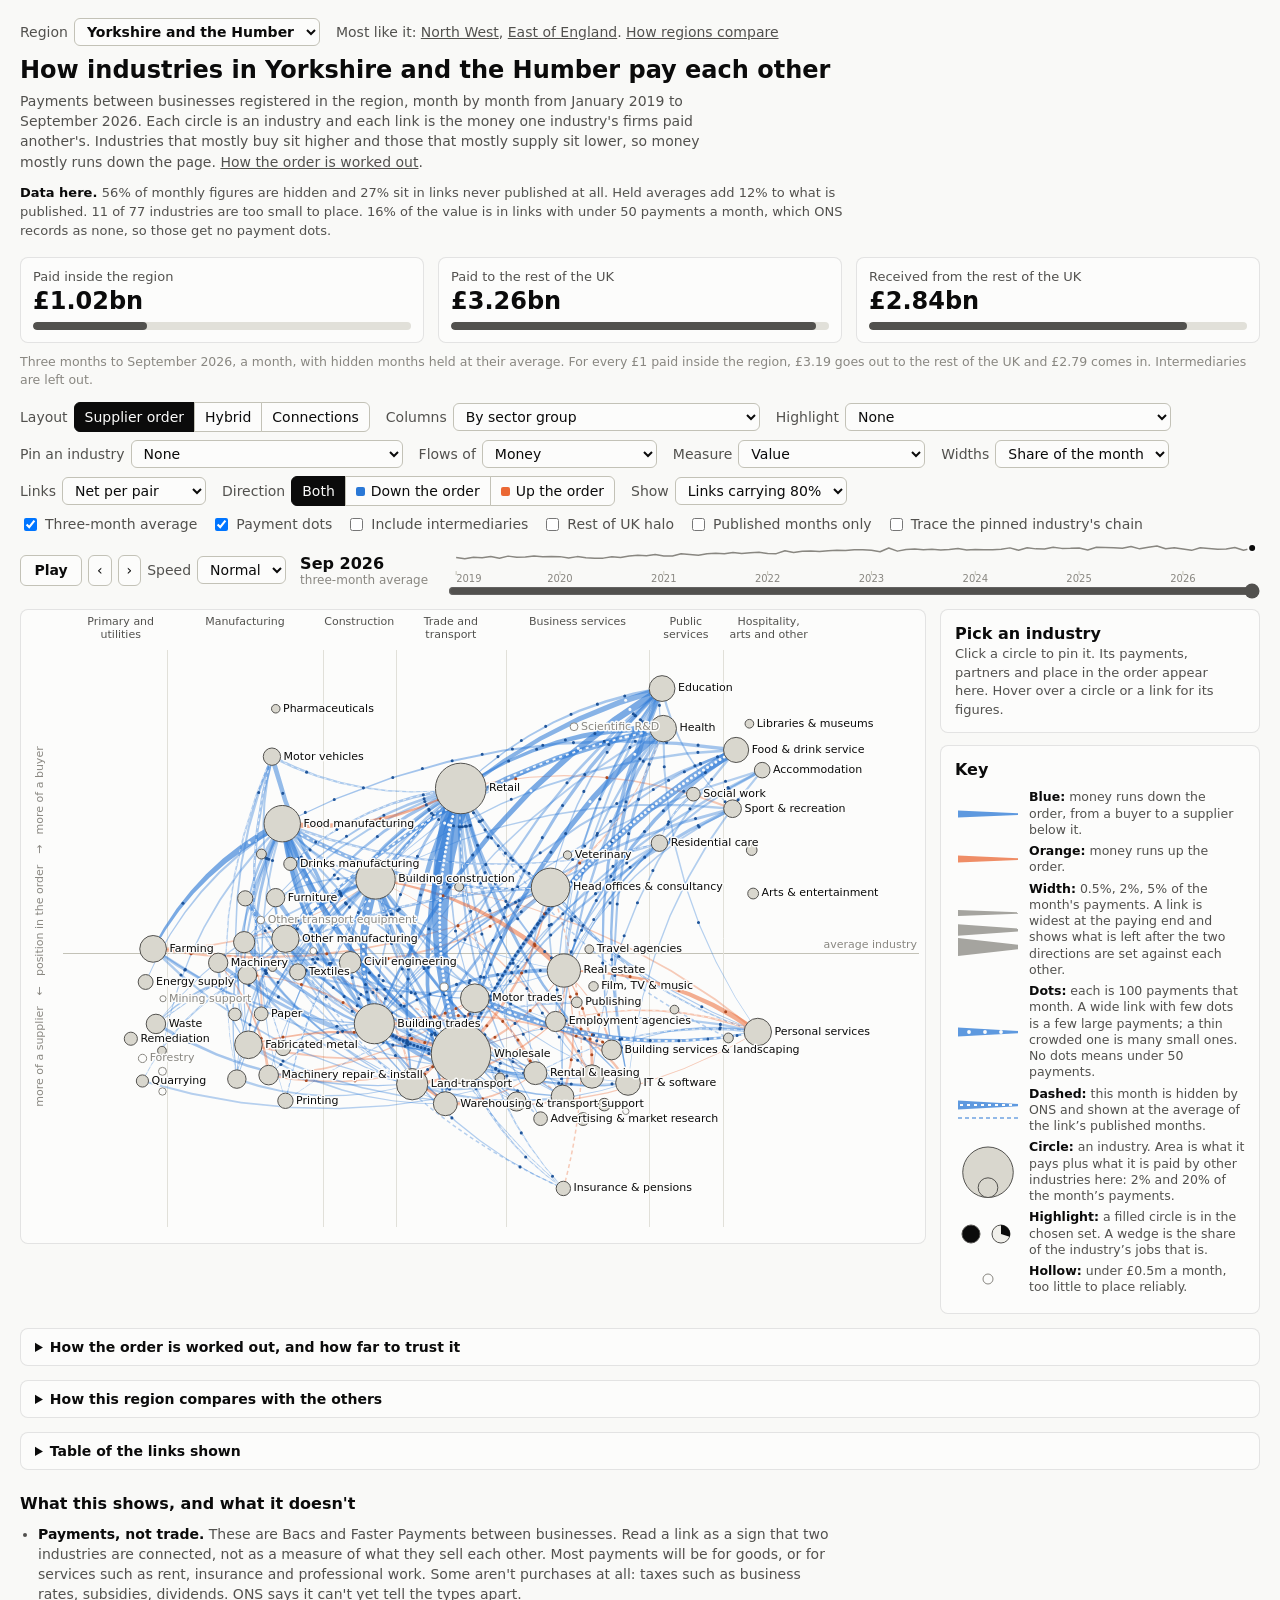
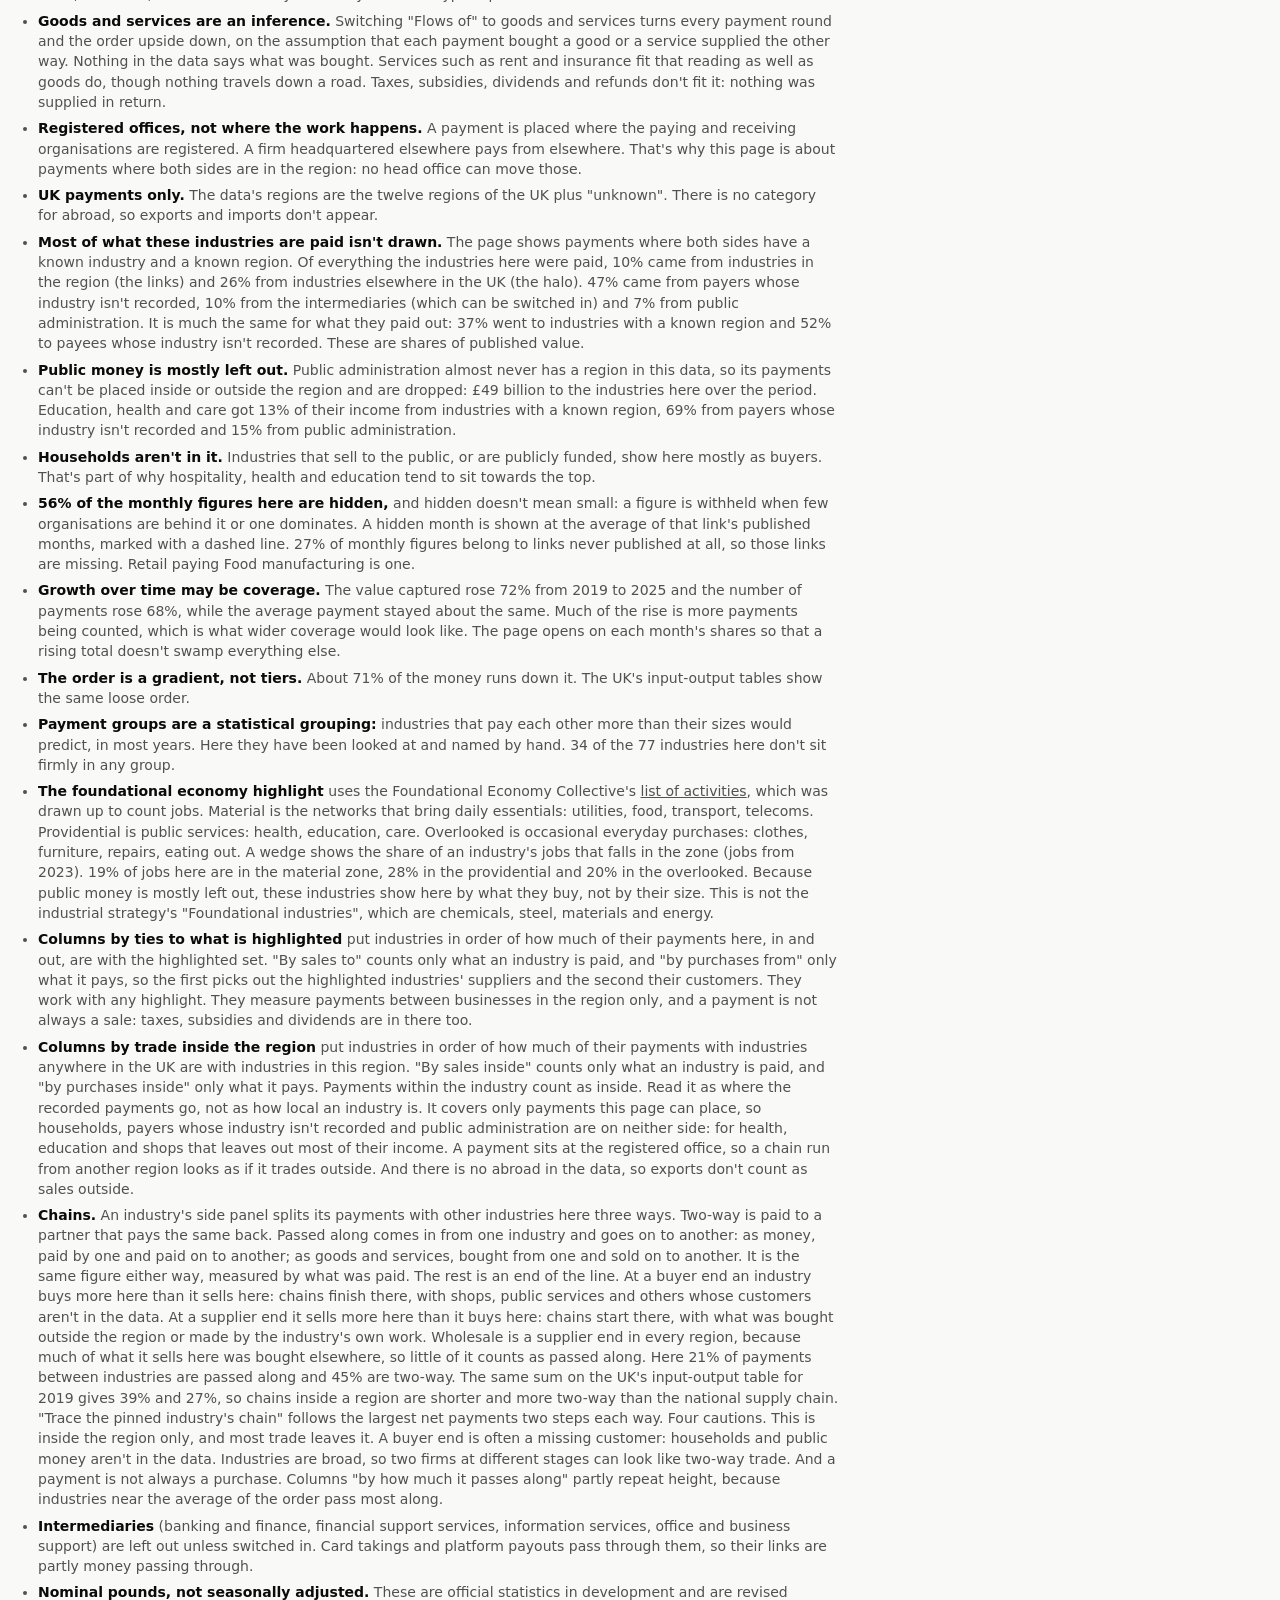
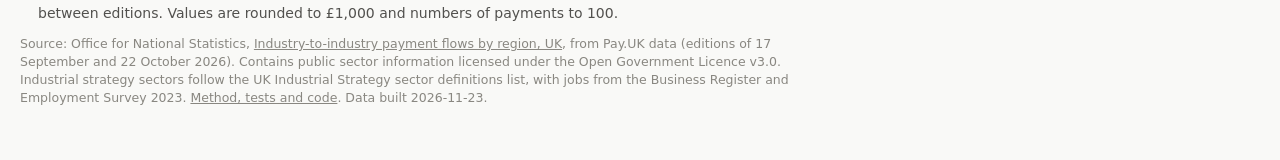
==== commit 96d7cfaa: "looking for other sources" ====
--- a/docs/chunks/paymentflowsviz_ynh/index.html
+++ b/docs/chunks/paymentflowsviz_ynh/index.html
@@ -132,8 +132,8 @@
   <section class="notes">
     <h2>What this shows, and what it doesn't</h2>
     <ul>
-      <li><strong>Payments, not trade.</strong> These are Bacs and Faster Payments between businesses. Read a link as a sign that two industries are connected, not as a measure of what they sell each other. Rent, insurance premiums and business rates are in here alongside purchases.</li>
-      <li><strong>Goods and services are an inference.</strong> Switching "Flows of" to goods and services turns every payment round and the order upside down, on the assumption that each payment bought something that travelled the other way. Nothing in the data says what was bought, and for rent, insurance, rates and refunds nothing travelled back.</li>
+      <li><strong>Payments, not trade.</strong> These are Bacs and Faster Payments between businesses. Read a link as a sign that two industries are connected, not as a measure of what they sell each other. Most payments will be for goods, or for services such as rent, insurance and professional work. Some aren't purchases at all: taxes such as business rates, subsidies, dividends. ONS says it can't yet tell the types apart.</li>
+      <li><strong>Goods and services are an inference.</strong> Switching "Flows of" to goods and services turns every payment round and the order upside down, on the assumption that each payment bought a good or a service supplied the other way. Nothing in the data says what was bought. Services such as rent and insurance fit that reading as well as goods do, though nothing travels down a road. Taxes, subsidies, dividends and refunds don't fit it: nothing was supplied in return.</li>
       <li><strong>Registered offices, not where the work happens.</strong> A payment is placed where the paying and receiving organisations are registered. A firm headquartered elsewhere pays from elsewhere. That's why this page is about payments where both sides are in the region: no head office can move those.</li>
       <li><strong>UK payments only.</strong> The data's regions are the twelve regions of the UK plus "unknown". There is no category for abroad, so exports and imports don't appear.</li>
       <li><strong>Most of what these industries are paid isn't drawn.</strong> The page shows payments where both sides have a known industry and a known region. Of everything the industries here were paid, <span data-f="inside_received"></span> came from industries in the region (the links) and <span data-f="elsewhere_received"></span> from industries elsewhere in the UK (the halo). <span data-f="unknown_received"></span> came from payers whose industry isn't recorded, <span data-f="inter_received"></span> from the intermediaries (which can be switched in) and <span data-f="gov_received"></span> from public administration. It is much the same for what they paid out: <span data-f="shown_paid"></span> went to industries with a known region and <span data-f="unknown_paid"></span> to payees whose industry isn't recorded. These are shares of published value.</li>
@@ -144,7 +144,7 @@
       <li><strong>The order is a gradient, not tiers.</strong> About <span data-f="down_pct"></span> of the money runs down it. The UK's input-output tables show the same loose order.</li>
       <li><strong>Payment groups are a statistical grouping:</strong> industries that pay each other more than their sizes would predict, in most years. <span data-if="groups_named_by_hand">Here they have been looked at and named by hand.</span><span data-unless="groups_named_by_hand">For this region nobody has looked them over, and each is labelled by its largest members.</span> <span data-f="groups_not_firm"></span> industries here don't sit firmly in any group.</li>
       <li><strong>The foundational economy highlight</strong> uses the Foundational Economy Collective's <a href="https://foundationaleconomy.com/activity-classification/">list of activities</a>, which was drawn up to count jobs. Material is the networks that bring daily essentials: utilities, food, transport, telecoms. Providential is public services: health, education, care. Overlooked is occasional everyday purchases: clothes, furniture, repairs, eating out. A wedge shows the share of an industry's jobs that falls in the zone (jobs from <span data-f="fe_year"></span>). <span data-f="fe_jobs"></span> Because public money is mostly left out, these industries show here by what they buy, not by their size. This is not the industrial strategy's "Foundational industries", which are chemicals, steel, materials and energy.</li>
-      <li><strong>Columns by ties to what is highlighted</strong> put industries in order of how much of their payments here, in and out, are with the highlighted set. "By sales to" counts only what an industry is paid, and "by purchases from" only what it pays, so the first picks out the highlighted industries' suppliers and the second their customers. They work with any highlight. They measure payments between businesses in the region only, and a payment is not always a sale: rent, insurance and rates are in there too.</li>
+      <li><strong>Columns by ties to what is highlighted</strong> put industries in order of how much of their payments here, in and out, are with the highlighted set. "By sales to" counts only what an industry is paid, and "by purchases from" only what it pays, so the first picks out the highlighted industries' suppliers and the second their customers. They work with any highlight. They measure payments between businesses in the region only, and a payment is not always a sale: taxes, subsidies and dividends are in there too.</li>
       <li><strong>Columns by trade inside the region</strong> put industries in order of how much of their payments with industries anywhere in the UK are with industries in this region. "By sales inside" counts only what an industry is paid, and "by purchases inside" only what it pays. Payments within the industry count as inside. Read it as where the recorded payments go, not as how local an industry is. It covers only payments this page can place, so households, payers whose industry isn't recorded and public administration are on neither side: for health, education and shops that leaves out most of their income. A payment sits at the registered office, so a chain run from another region looks as if it trades outside. And there is no abroad in the data, so exports don't count as sales outside.</li>
       <li><strong>Chains.</strong> An industry's side panel splits its payments with other industries here three ways. Two-way is paid to a partner that pays the same back. Passed along comes in from one industry and goes on to another: as money, paid by one and paid on to another; as goods and services, bought from one and sold on to another. It is the same figure either way, measured by what was paid. The rest is an end of the line. At a buyer end an industry buys more here than it sells here: chains finish there, with shops, public services and others whose customers aren't in the data. At a supplier end it sells more here than it buys here: chains start there, with what was bought outside the region or made by the industry's own work. Wholesale is a supplier end in every region, because much of what it sells here was bought elsewhere, so little of it counts as passed along. Here <span id="chain-passed"></span> of payments between industries are passed along and <span id="chain-twoway"></span> are two-way. The same sum on the UK's input-output table for 2019 gives 39% and 27%, so chains inside a region are shorter and more two-way than the national supply chain. "Trace the pinned industry's chain" follows the largest net payments two steps each way. Four cautions. This is inside the region only, and most trade leaves it. A buyer end is often a missing customer: households and public money aren't in the data. Industries are broad, so two firms at different stages can look like two-way trade. And a payment is not always a purchase. Columns "by how much it passes along" partly repeat height, because industries near the average of the order pass most along.</li>
       <li><strong>Intermediaries</strong> (banking and finance, financial support services, information services, office and business support) are left out unless switched in. Card takings and platform payouts pass through them, so their links are partly money passing through.</li>
--- a/docs/chunks/paymentflowsviz_ynh/flows.css
+++ b/docs/chunks/paymentflowsviz_ynh/flows.css
@@ -131,6 +131,16 @@
 .d-row .n { color: var(--ink2); min-width: 0; overflow: hidden; text-overflow: ellipsis; white-space: nowrap; }
 .d-small { color: var(--ink2); font-size: 12px; margin: 4px 0 0; }
 .d-chainhead { margin: 6px 0 0; font-size: 12px; font-weight: 650; color: var(--ink2); }
+#detail h3.d-headrow { display: flex; justify-content: space-between; align-items: baseline; gap: 8px; }
+#detail .d-toggle { font-size: 11.5px; font-weight: 400; padding: 1px 8px; }
+.pchart { display: block; width: 100%; height: auto; margin: 2px 0 0; }
+.pchart text { font-size: 11px; fill: var(--ink2); }
+.pchart .pc-name { font-size: 11.5px; fill: var(--ink); }
+.pchart .pc-val { fill: var(--ink); font-variant-numeric: tabular-nums; }
+.pchart .pc-bar { fill: var(--seg-inside); }
+.pchart .pc-bar.held { fill-opacity: 0.28; stroke: var(--seg-inside); stroke-width: 1; stroke-dasharray: 3 2; }     /* dashed, as held links are on the chart: reads the same in light and dark */
+.pchart .pc-axis { stroke: var(--muted); stroke-width: 1; }
+.pchart .pc-gap { stroke: var(--surface); stroke-width: 2; }
 .d-chain { list-style: none; margin: 2px 0 0; padding: 0; font-size: 12px; color: var(--ink2); }
 .d-chain li { margin: 2px 0; padding-left: 10px; border-left: 2px solid var(--grid); }
 .d-chain .n { color: var(--ink); font-weight: 600; }
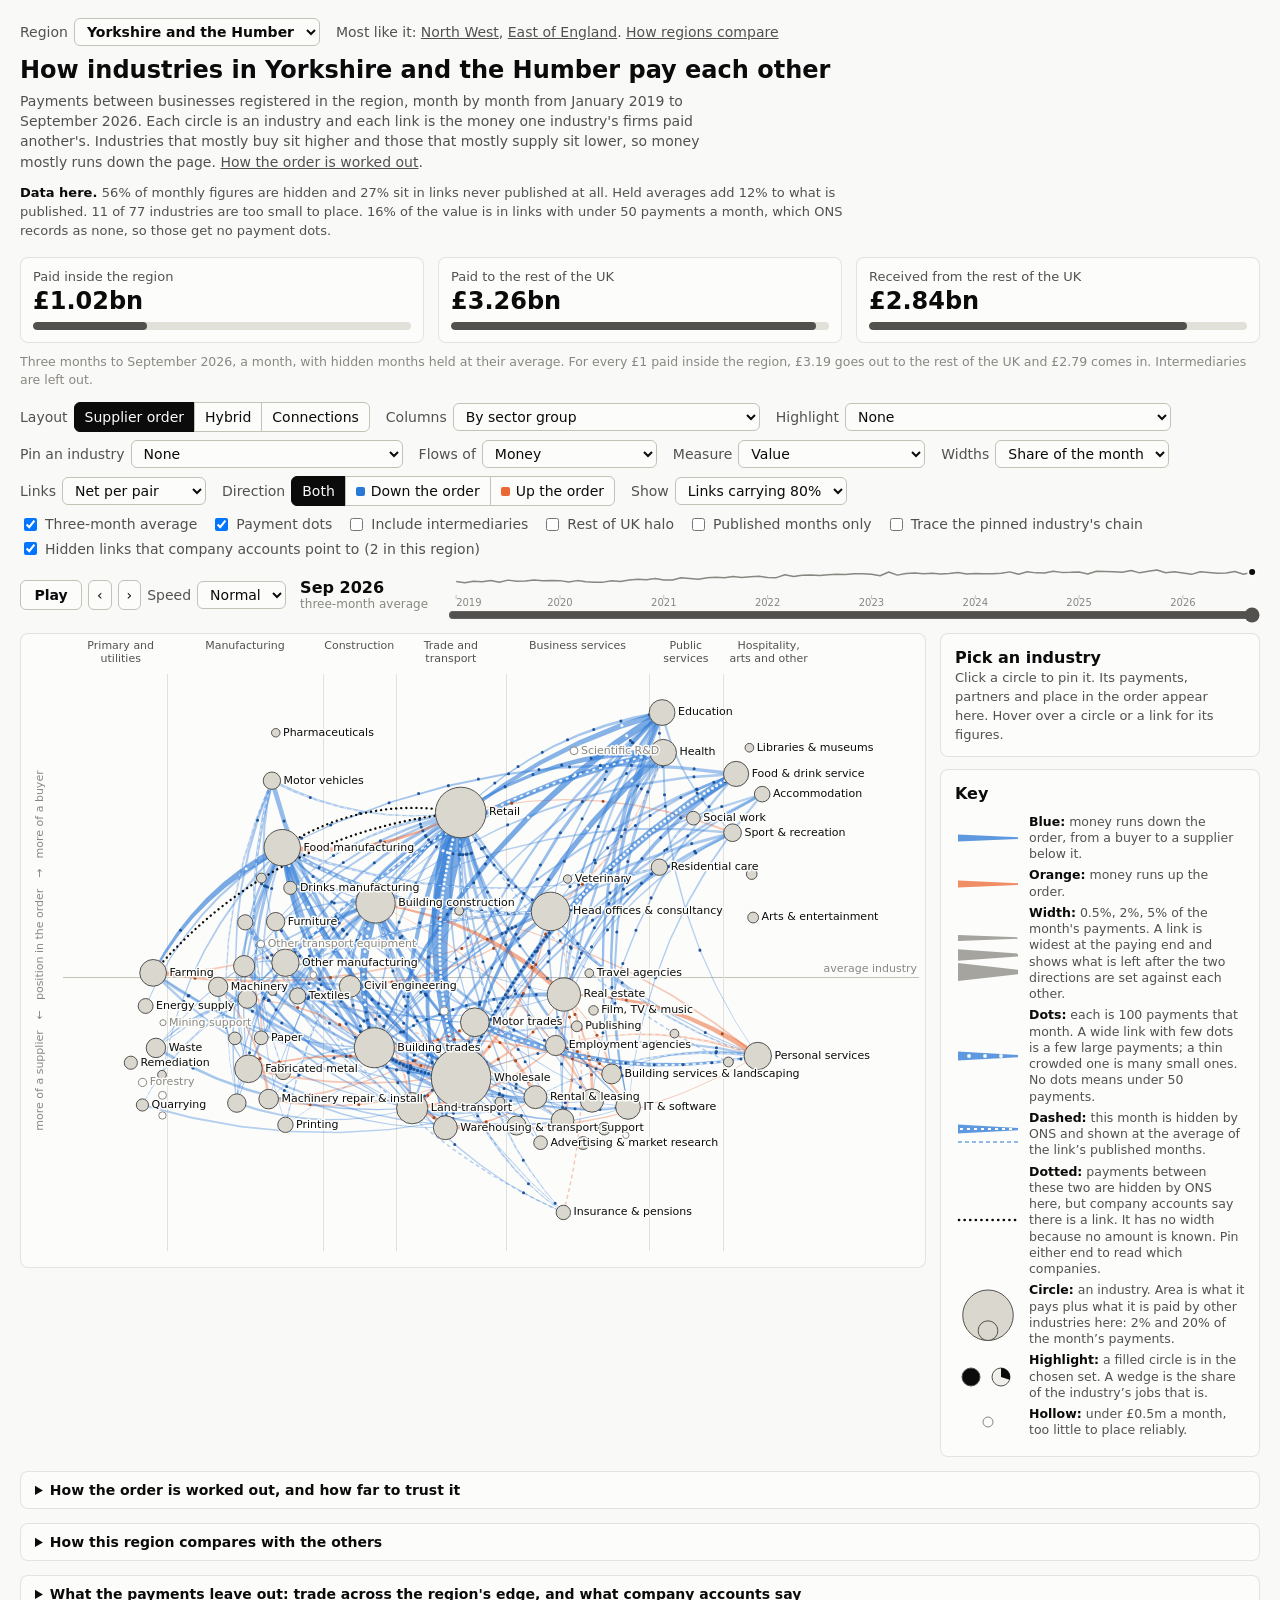
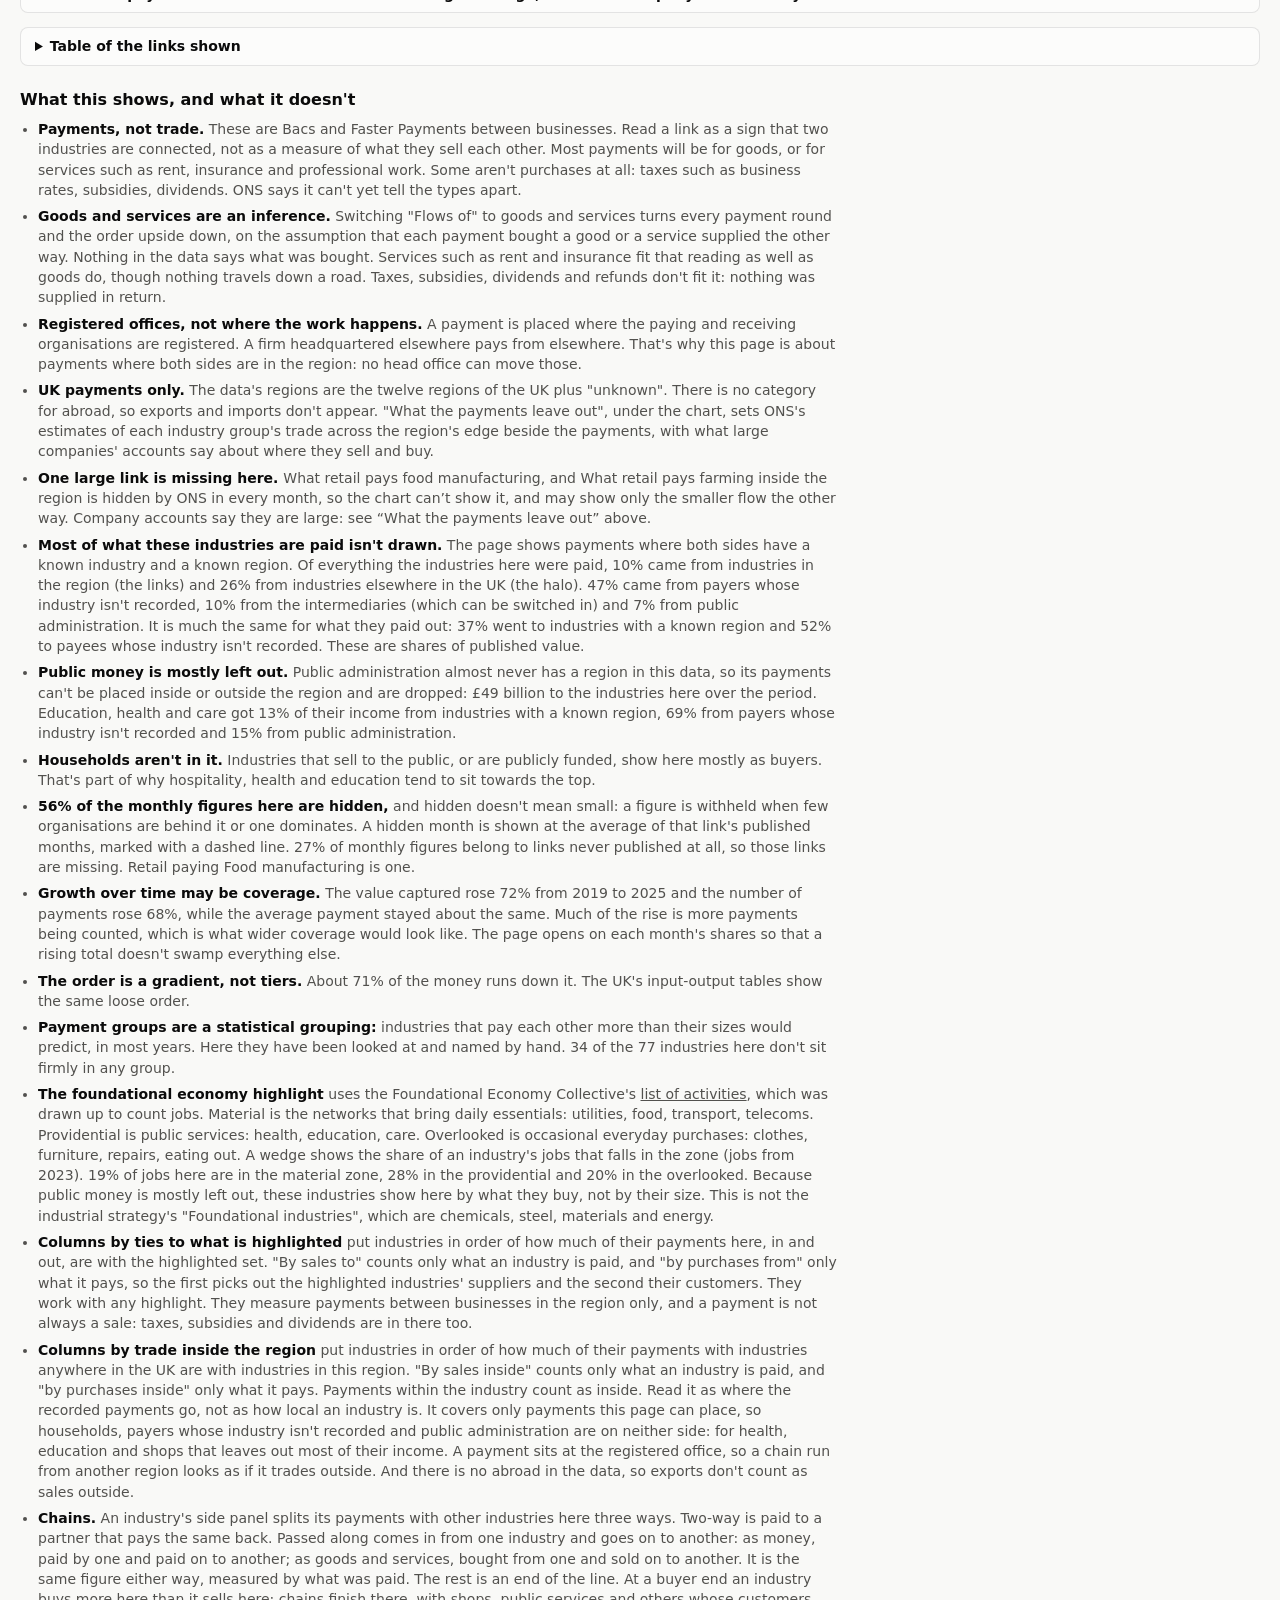
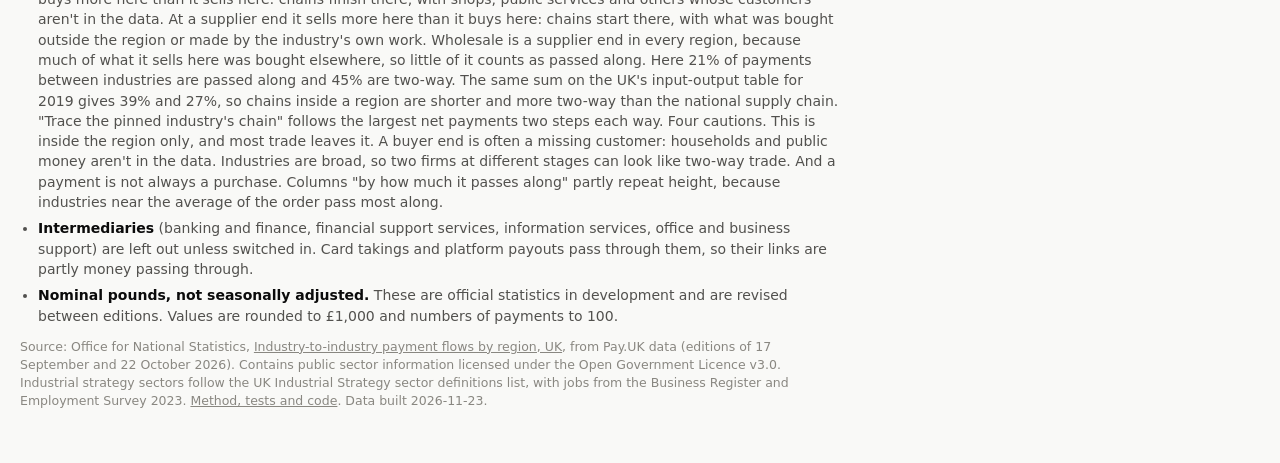
==== commit f3b3b03f: "hidden links" ====
--- a/docs/chunks/paymentflowsviz_ynh/index.html
+++ b/docs/chunks/paymentflowsviz_ynh/index.html
@@ -56,6 +56,7 @@
       <label><input type="checkbox" id="halo"> Rest of UK halo</label>
       <label><input type="checkbox" id="pubonly"> Published months only</label>
       <label><input type="checkbox" id="trace"> Trace the pinned industry's chain</label>
+      <label><input type="checkbox" id="vouch"> Hidden links that company accounts point to<span id="vouch-n"></span></label>
     </div>
   </section>
 
@@ -123,6 +124,11 @@
     <div class="fold-body" id="compare-body"></div>
   </details>
 
+  <details id="outside" class="fold">
+    <summary>What the payments leave out: trade across the region's edge, and what company accounts say</summary>
+    <div class="fold-body wide" id="outside-body"></div>
+  </details>
+
   <details id="tablebox" class="fold">
     <summary>Table of the links shown</summary>
     <div class="table-tools"><span id="tablecap"></span><button id="csv" type="button">Download as CSV</button></div>
@@ -135,7 +141,8 @@
       <li><strong>Payments, not trade.</strong> These are Bacs and Faster Payments between businesses. Read a link as a sign that two industries are connected, not as a measure of what they sell each other. Most payments will be for goods, or for services such as rent, insurance and professional work. Some aren't purchases at all: taxes such as business rates, subsidies, dividends. ONS says it can't yet tell the types apart.</li>
       <li><strong>Goods and services are an inference.</strong> Switching "Flows of" to goods and services turns every payment round and the order upside down, on the assumption that each payment bought a good or a service supplied the other way. Nothing in the data says what was bought. Services such as rent and insurance fit that reading as well as goods do, though nothing travels down a road. Taxes, subsidies, dividends and refunds don't fit it: nothing was supplied in return.</li>
       <li><strong>Registered offices, not where the work happens.</strong> A payment is placed where the paying and receiving organisations are registered. A firm headquartered elsewhere pays from elsewhere. That's why this page is about payments where both sides are in the region: no head office can move those.</li>
-      <li><strong>UK payments only.</strong> The data's regions are the twelve regions of the UK plus "unknown". There is no category for abroad, so exports and imports don't appear.</li>
+      <li><strong>UK payments only.</strong> The data's regions are the twelve regions of the UK plus "unknown". There is no category for abroad, so exports and imports don't appear. "What the payments leave out", under the chart, sets ONS's estimates of each industry group's trade across the region's edge beside the payments, with what large companies' accounts say about where they sell and buy.</li>
+      <li id="note-vouched" hidden></li>
       <li><strong>Most of what these industries are paid isn't drawn.</strong> The page shows payments where both sides have a known industry and a known region. Of everything the industries here were paid, <span data-f="inside_received"></span> came from industries in the region (the links) and <span data-f="elsewhere_received"></span> from industries elsewhere in the UK (the halo). <span data-f="unknown_received"></span> came from payers whose industry isn't recorded, <span data-f="inter_received"></span> from the intermediaries (which can be switched in) and <span data-f="gov_received"></span> from public administration. It is much the same for what they paid out: <span data-f="shown_paid"></span> went to industries with a known region and <span data-f="unknown_paid"></span> to payees whose industry isn't recorded. These are shares of published value.</li>
       <li><strong>Public money is mostly left out.</strong> Public administration almost never has a region in this data, so its payments can't be placed inside or outside the region and are dropped: <span data-f="gov_paid"></span> to the industries here over the period. Education, health and care got <span data-f="ps_shown"></span> of their income from industries with a known region, <span data-f="ps_unknown"></span> from payers whose industry isn't recorded and <span data-f="ps_gov"></span> from public administration.</li>
       <li><strong>Households aren't in it.</strong> Industries that sell to the public, or are publicly funded, show here mostly as buyers. That's part of why hospitality, health and education tend to sit towards the top.</li>
@@ -156,6 +163,7 @@
 </main>
 <script src="lib/d3.v7.9.0.min.js"></script>
 <script src="data/regions.js"></script>
+<script src="data/outside.js"></script>
 <script src="flows.js"></script>
 </body>
 </html>
--- a/docs/chunks/paymentflowsviz_ynh/flows.css
+++ b/docs/chunks/paymentflowsviz_ynh/flows.css
@@ -75,7 +75,7 @@
 select, button { font: inherit; color: var(--ink); background: var(--surface); border: 1px solid var(--axis); border-radius: 6px; padding: 4px 8px; }
 button { cursor: pointer; }
 button:hover, select:hover { border-color: var(--muted); }
-select:disabled { color: var(--muted); }
+select:disabled, label:has(input:disabled) { color: var(--muted); }
 :focus-visible { outline: 2px solid var(--with); outline-offset: 2px; }
 .seg { display: inline-flex; align-items: center; gap: 0; border: 0; padding: 0; margin: 0; }
 .seg legend { float: left; padding: 0; margin-right: 6px; color: var(--ink2); }
@@ -155,6 +155,21 @@
 .fold { margin: 14px 0 0; background: var(--surface); border: 1px solid var(--border); border-radius: 8px; padding: 8px 14px; }
 .fold summary { cursor: pointer; font-weight: 600; }
 .fold-body { max-width: 92ch; padding: 2px 0 6px; }
+.fold-body.wide { max-width: none; }
+.fold-body.wide > p, .fold-body.wide > ul { max-width: 92ch; }
+.out-table { border-collapse: collapse; width: 100%; font-size: 13px; margin: 4px 0; }
+.out-table th, .out-table td { text-align: left; padding: 4px 12px 4px 0; border-bottom: 1px solid var(--grid); vertical-align: top; }
+.out-table th { color: var(--ink2); font-weight: 600; font-size: 12px; line-height: 1.25; position: sticky; top: 0; background: var(--surface); }
+.out-table td.num, .out-table th.num { text-align: right; font-variant-numeric: tabular-nums; white-space: nowrap; }
+.out-table th.num { white-space: normal; }
+.out-table.wrap-last td:last-child, .out-table.wrap-last th:last-child, .out-table.co td:nth-child(2), .out-table.co td:nth-child(5), .out-table.co th:nth-child(2), .out-table.co th:nth-child(5) { text-align: left; white-space: normal; min-width: 14ch; }
+.out-table a, #detail .d-co a { color: var(--ink); }
+.out-co { margin: 4px 0; }
+.out-co summary { cursor: pointer; color: var(--ink2); font-weight: 600; font-size: 13px; }
+#detail ul.d-co { list-style: none; padding: 0; margin: 2px 0 0; }
+#detail .d-co li { display: block; font-size: 12px; color: var(--ink2); margin: 0 0 3px; }
+#detail .d-vouch { border-left: 2px dotted var(--ink); padding-left: 8px; }
+#detail button.d-small { display: block; margin-top: 6px; font-size: 12px; color: var(--ink2); }
 .fold-body h3 { font-size: 13px; font-weight: 650; color: var(--ink2); margin: 12px 0 4px; }
 .fold-body ul { margin: 0; padding-left: 18px; }
 .fold-body li { margin: 0 0 5px; color: var(--ink2); }
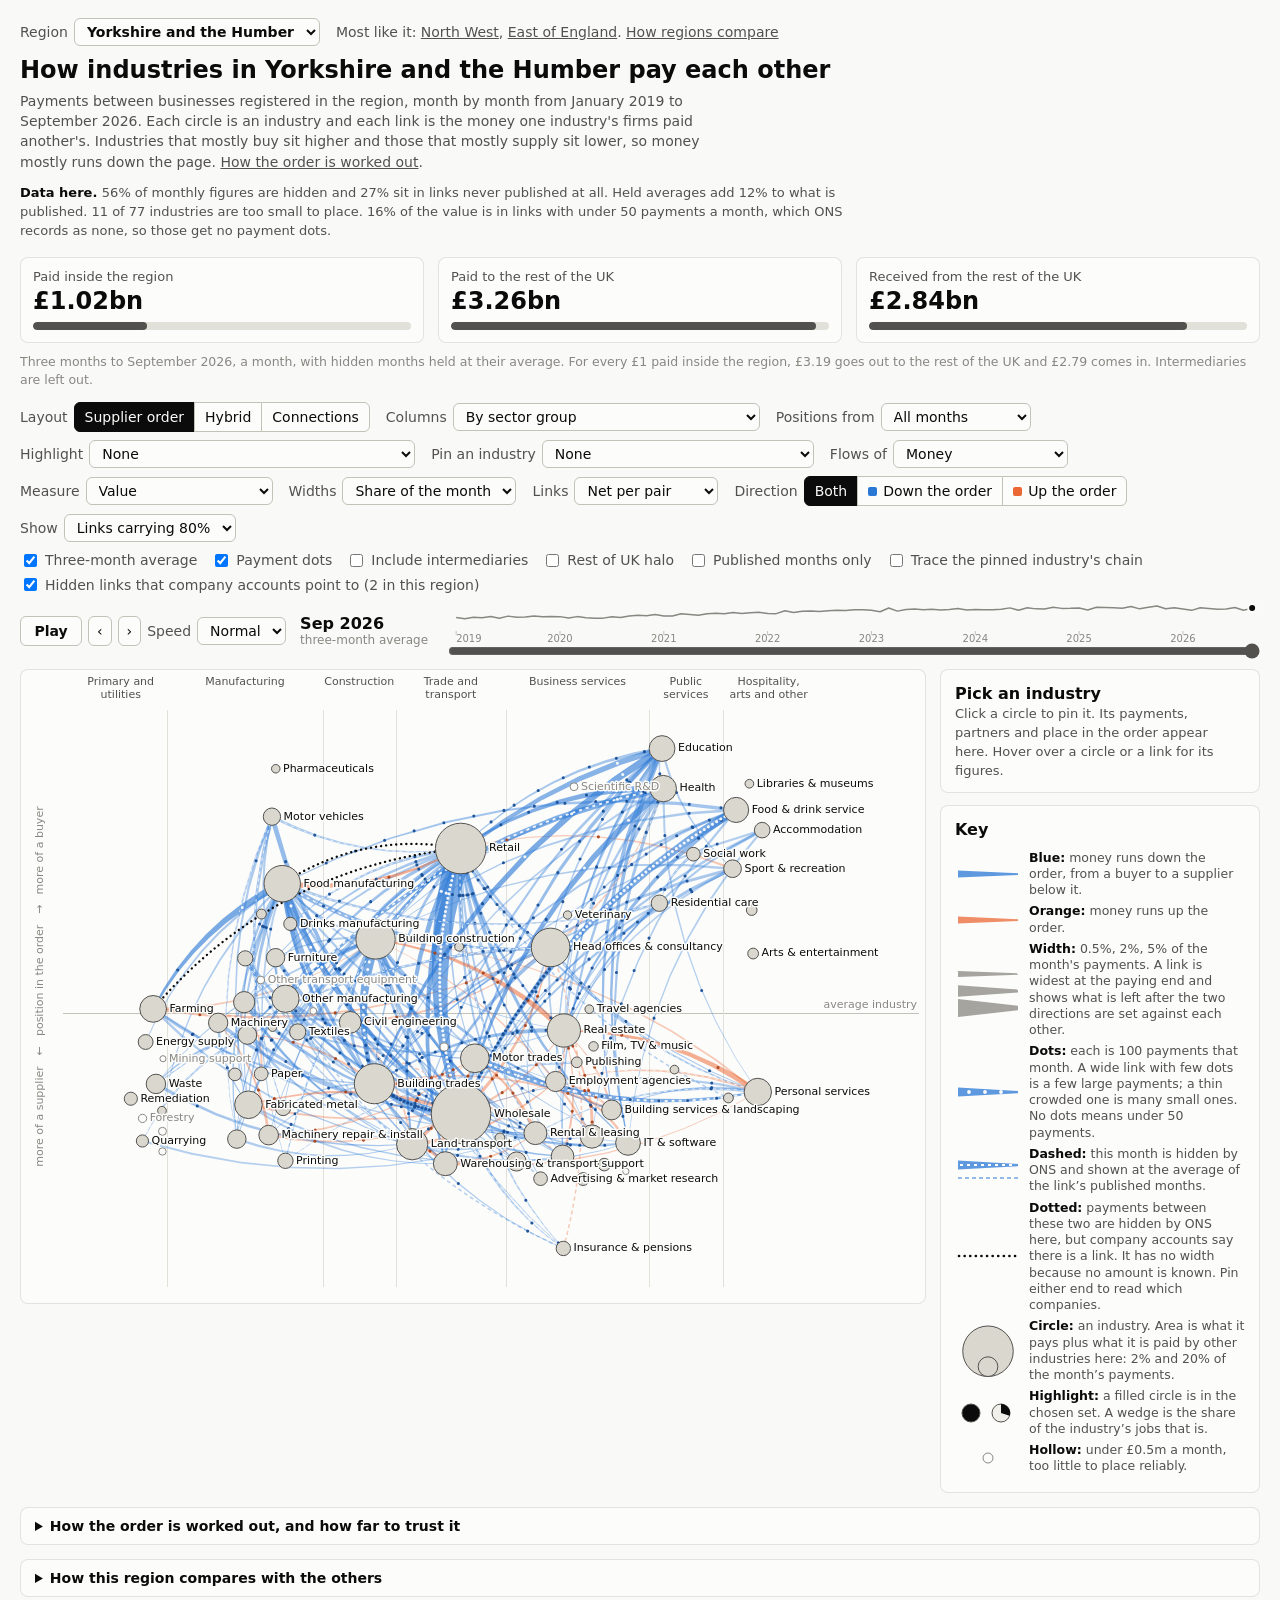
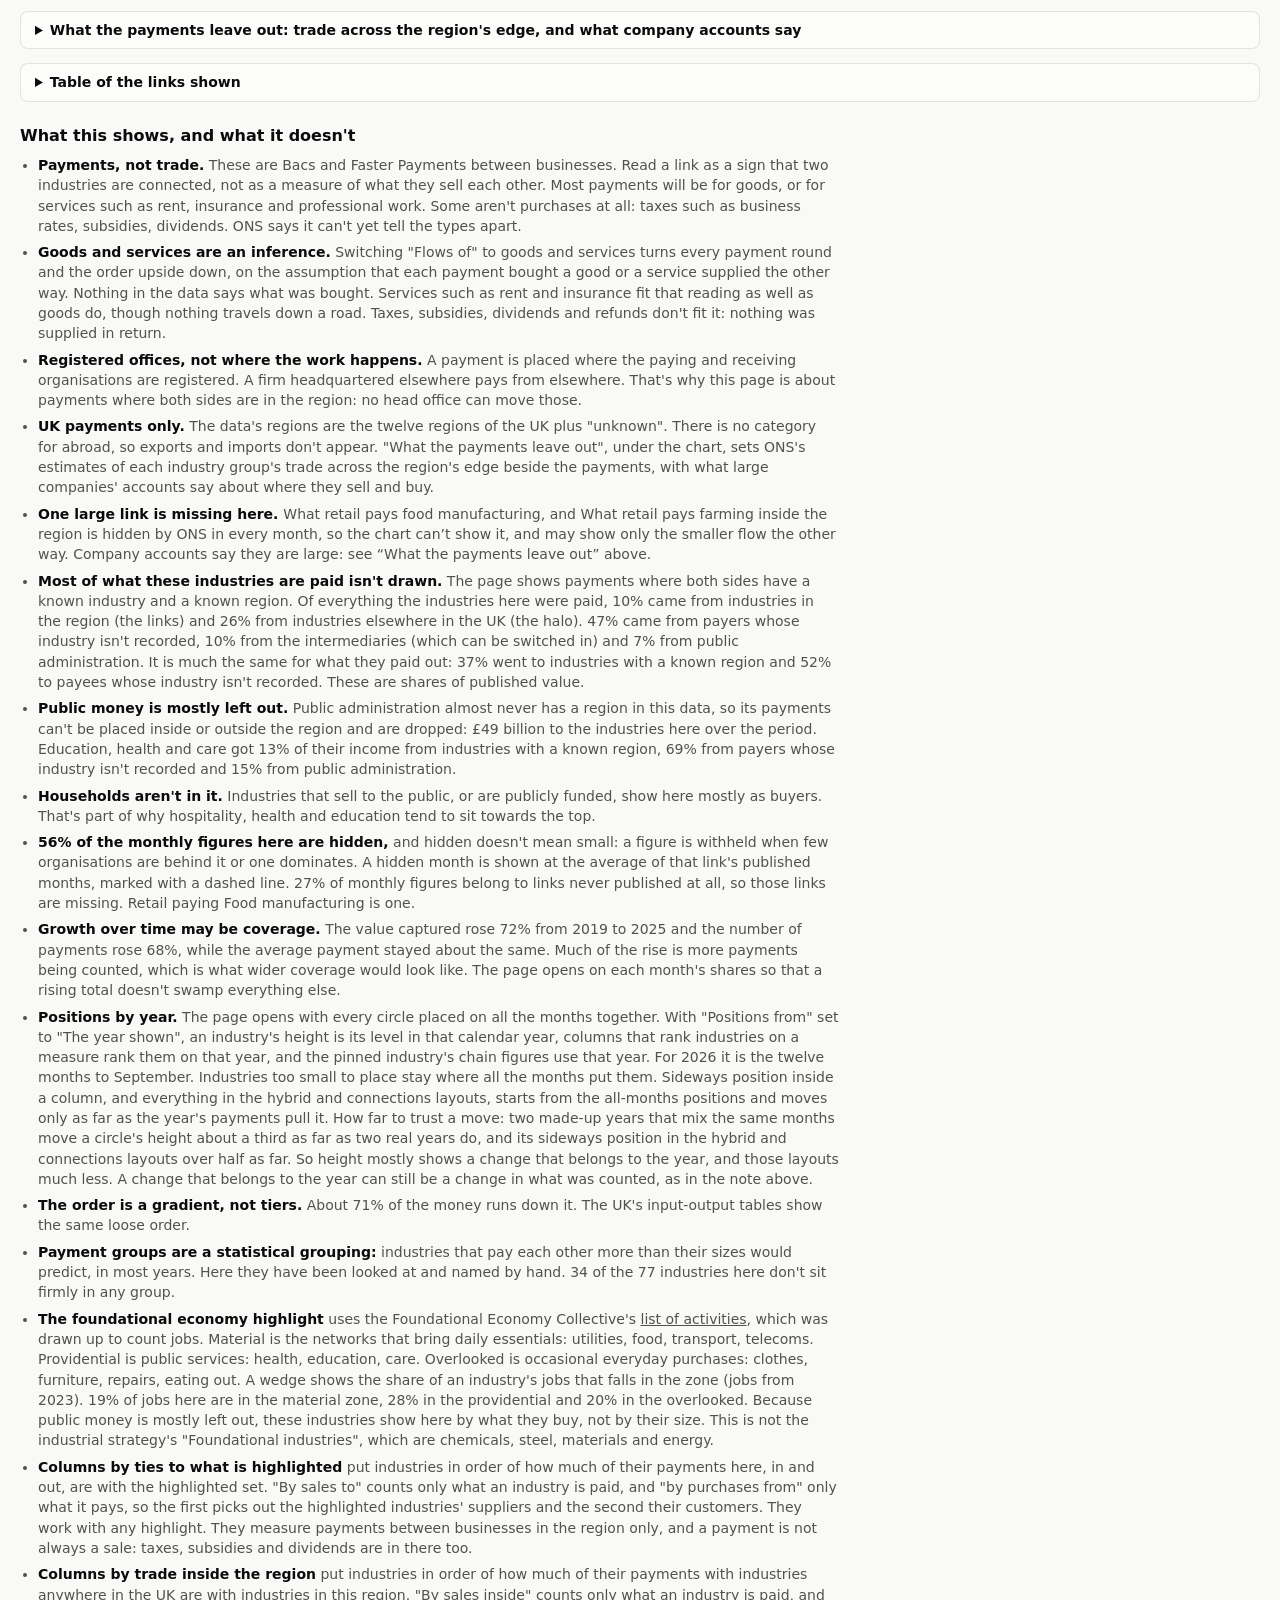
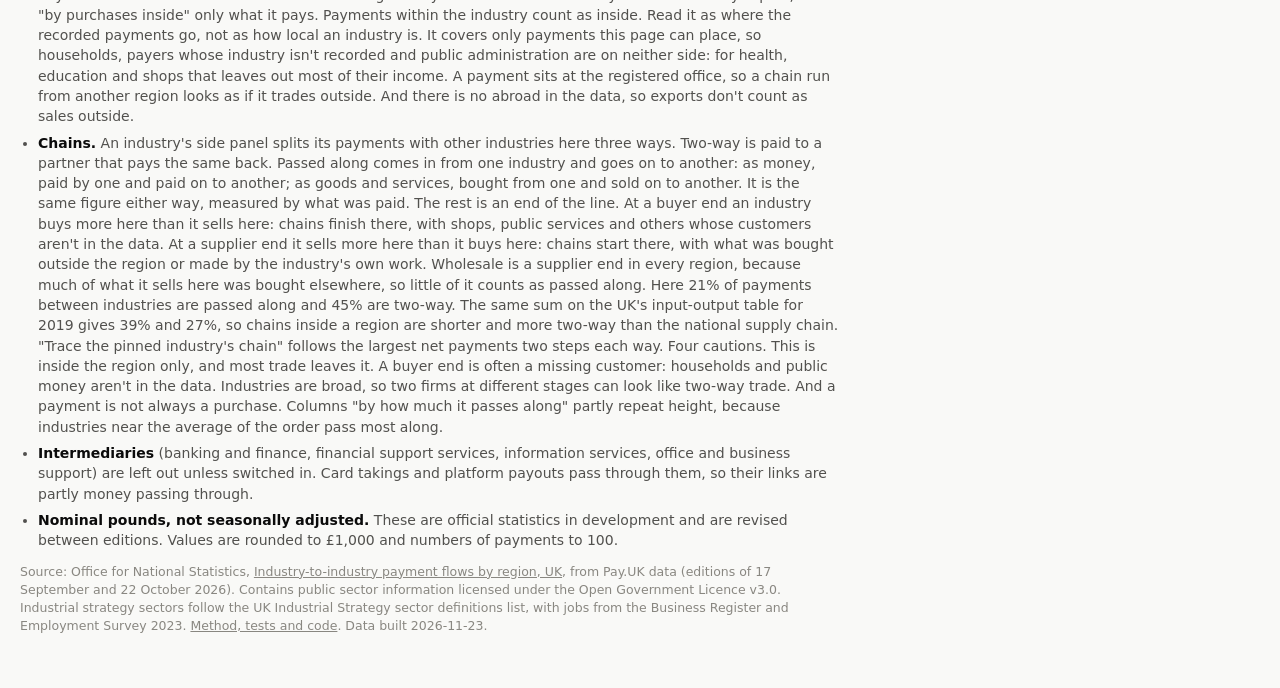
==== commit 31f8f60f: "year to year movement" ====
--- a/docs/chunks/paymentflowsviz_ynh/index.html
+++ b/docs/chunks/paymentflowsviz_ynh/index.html
@@ -36,6 +36,7 @@
       <label><input type="radio" name="layout" value="force"><span>Connections</span></label>
     </fieldset>
     <label class="ctl">Columns <select id="cols"><option value="group">By sector group</option><option value="paygroup">By payment group</option><option value="shift">By how much its place shifts</option><option value="ties">By ties to what is highlighted</option><option value="sells">By sales to what is highlighted</option><option value="buys">By purchases from what is highlighted</option><option value="inside">By trade inside the region</option><option value="sellsinside">By sales inside the region</option><option value="buysinside">By purchases inside the region</option><option value="passed">By how much it passes along</option><option value="free">Free</option></select></label>
+    <label class="ctl">Positions from <select id="pos"><option value="all">All months</option><option value="year">The year shown</option></select><span id="pos-now"></span></label>
     <label class="ctl">Highlight <select id="lens"></select></label>
     <label class="ctl">Pin an industry <select id="pick"></select></label>
     <label class="ctl">Flows of <select id="show"><option value="money">Money</option><option value="goods">Goods and services</option></select></label>
@@ -56,8 +57,9 @@
       <label><input type="checkbox" id="halo"> Rest of UK halo</label>
       <label><input type="checkbox" id="pubonly"> Published months only</label>
       <label><input type="checkbox" id="trace"> Trace the pinned industry's chain</label>
-      <label><input type="checkbox" id="vouch"> Hidden links that company accounts point to<span id="vouch-n"></span></label>
+      <label><input type="checkbox" id="vouch"> <span>Hidden links that company accounts point to<span id="vouch-n"></span></span></label>
     </div>
+    <p id="pos-note" class="ctl-note" hidden>Positions follow the year shown, so circles slide when the month moves into another year. A move can mean that more or different payments were counted that year, not that the industry changed: see "Positions by year" in the notes.</p>
   </section>
 
   <section class="timebar" aria-label="Time">
@@ -93,7 +95,7 @@
         <li><strong>What goes in.</strong> Every payment between two different industries where both sides are registered in the region, added up over the whole period, January 2019 to September 2026. It uses the value of payments, with hidden months held at their average. Payments to and from the rest of the UK play no part.</li>
         <li><strong>What comes out.</strong> Each industry gets a level. The levels are chosen so that, as far as the payments allow, a buyer sits one level above each of its suppliers, and big payments count for more than small ones. Precisely: they make the sum, over every link, of the payment times (buyer's level minus supplier's level minus one) squared as small as it can be. These are called trophic levels, after the food webs they were first used on.</li>
         <li><strong>Where zero is.</strong> Levels are measured from the average industry, weighted by size. Height on the chart is the level, give or take a few pixels so that circles at the same level can sit side by side.</li>
-        <li><strong>One order for the whole period.</strong> Circles don't move as time plays, so everything that moves is a change in payments. Pin an industry to see how its level drifts, worked out on the 12 months to each month. The Columns option "By how much its place shifts" lines industries up by the standard deviation of that drifting level, steadiest on the left.</li>
+        <li><strong>One order for the whole period.</strong> Circles don't move as time plays, so everything that moves is a change in payments. Pin an industry to see how its level drifts, worked out on the 12 months to each month. The Columns option "By how much its place shifts" lines industries up by the standard deviation of that drifting level, steadiest on the left. Setting "Positions from" to "The year shown" changes this: each circle then takes its level for the calendar year on the slider, and slides when the month moves into another year.</li>
         <li><strong>A plainer way to think of it.</strong> The order is almost the same as ranking industries by the balance of their dealings with other industries here: how much of it is paying out, and how much is being paid (the two rankings correlate <span data-f="balance_cor"></span>). The level adds one thing: who you buy from matters, not only how much.</li>
         <li><strong>Goods and services view.</strong> The same order, turned upside down.</li>
       </ul>
@@ -148,6 +150,7 @@
       <li><strong>Households aren't in it.</strong> Industries that sell to the public, or are publicly funded, show here mostly as buyers. That's part of why hospitality, health and education tend to sit towards the top.</li>
       <li><strong><span data-f="hidden_pct"></span> of the monthly figures here are hidden,</strong> and hidden doesn't mean small: a figure is withheld when few organisations are behind it or one dominates. A hidden month is shown at the average of that link's published months, marked with a dashed line. <span data-f="never_pct"></span> of monthly figures belong to links never published at all, so those links are missing. <span data-f="never_example"></span> is one.</li>
       <li><strong>Growth over time may be coverage.</strong> <span data-f="growth"></span> The page opens on each month's shares so that a rising total doesn't swamp everything else.</li>
+      <li><strong>Positions by year.</strong> The page opens with every circle placed on all the months together. With "Positions from" set to "The year shown", an industry's height is its level in that calendar year, columns that rank industries on a measure rank them on that year, and the pinned industry's chain figures use that year. For 2026 it is the twelve months to September. Industries too small to place stay where all the months put them. Sideways position inside a column, and everything in the hybrid and connections layouts, starts from the all-months positions and moves only as far as the year's payments pull it. How far to trust a move: two made-up years that mix the same months move a circle's height about a third as far as two real years do, and its sideways position in the hybrid and connections layouts over half as far. So height mostly shows a change that belongs to the year, and those layouts much less. A change that belongs to the year can still be a change in what was counted, as in the note above.</li>
       <li><strong>The order is a gradient, not tiers.</strong> About <span data-f="down_pct"></span> of the money runs down it. The UK's input-output tables show the same loose order.</li>
       <li><strong>Payment groups are a statistical grouping:</strong> industries that pay each other more than their sizes would predict, in most years. <span data-if="groups_named_by_hand">Here they have been looked at and named by hand.</span><span data-unless="groups_named_by_hand">For this region nobody has looked them over, and each is labelled by its largest members.</span> <span data-f="groups_not_firm"></span> industries here don't sit firmly in any group.</li>
       <li><strong>The foundational economy highlight</strong> uses the Foundational Economy Collective's <a href="https://foundationaleconomy.com/activity-classification/">list of activities</a>, which was drawn up to count jobs. Material is the networks that bring daily essentials: utilities, food, transport, telecoms. Providential is public services: health, education, care. Overlooked is occasional everyday purchases: clothes, furniture, repairs, eating out. A wedge shows the share of an industry's jobs that falls in the zone (jobs from <span data-f="fe_year"></span>). <span data-f="fe_jobs"></span> Because public money is mostly left out, these industries show here by what they buy, not by their size. This is not the industrial strategy's "Foundational industries", which are chemicals, steel, materials and energy.</li>
--- a/docs/chunks/paymentflowsviz_ynh/flows.css
+++ b/docs/chunks/paymentflowsviz_ynh/flows.css
@@ -91,6 +91,9 @@
 .seg span { display: inline-flex; align-items: center; }
 .checks { display: flex; flex-wrap: wrap; gap: 4px 14px; color: var(--ink2); }
 .checks label { display: inline-flex; align-items: center; gap: 5px; white-space: nowrap; }
+.checks label:has(#vouch) { white-space: normal; }       /* long, with its count: wraps on a phone instead of running off the edge */
+.ctl-note { flex-basis: 100%; margin: 0; max-width: 110ch; color: var(--ink2); font-size: 12.5px; }
+#pos-now { color: var(--ink); font-weight: 600; }
 
 /* ---- time ---- */
 .timebar { display: grid; grid-template-columns: auto 15ch 1fr; gap: 6px 14px; align-items: center; margin: 6px 0 10px; }
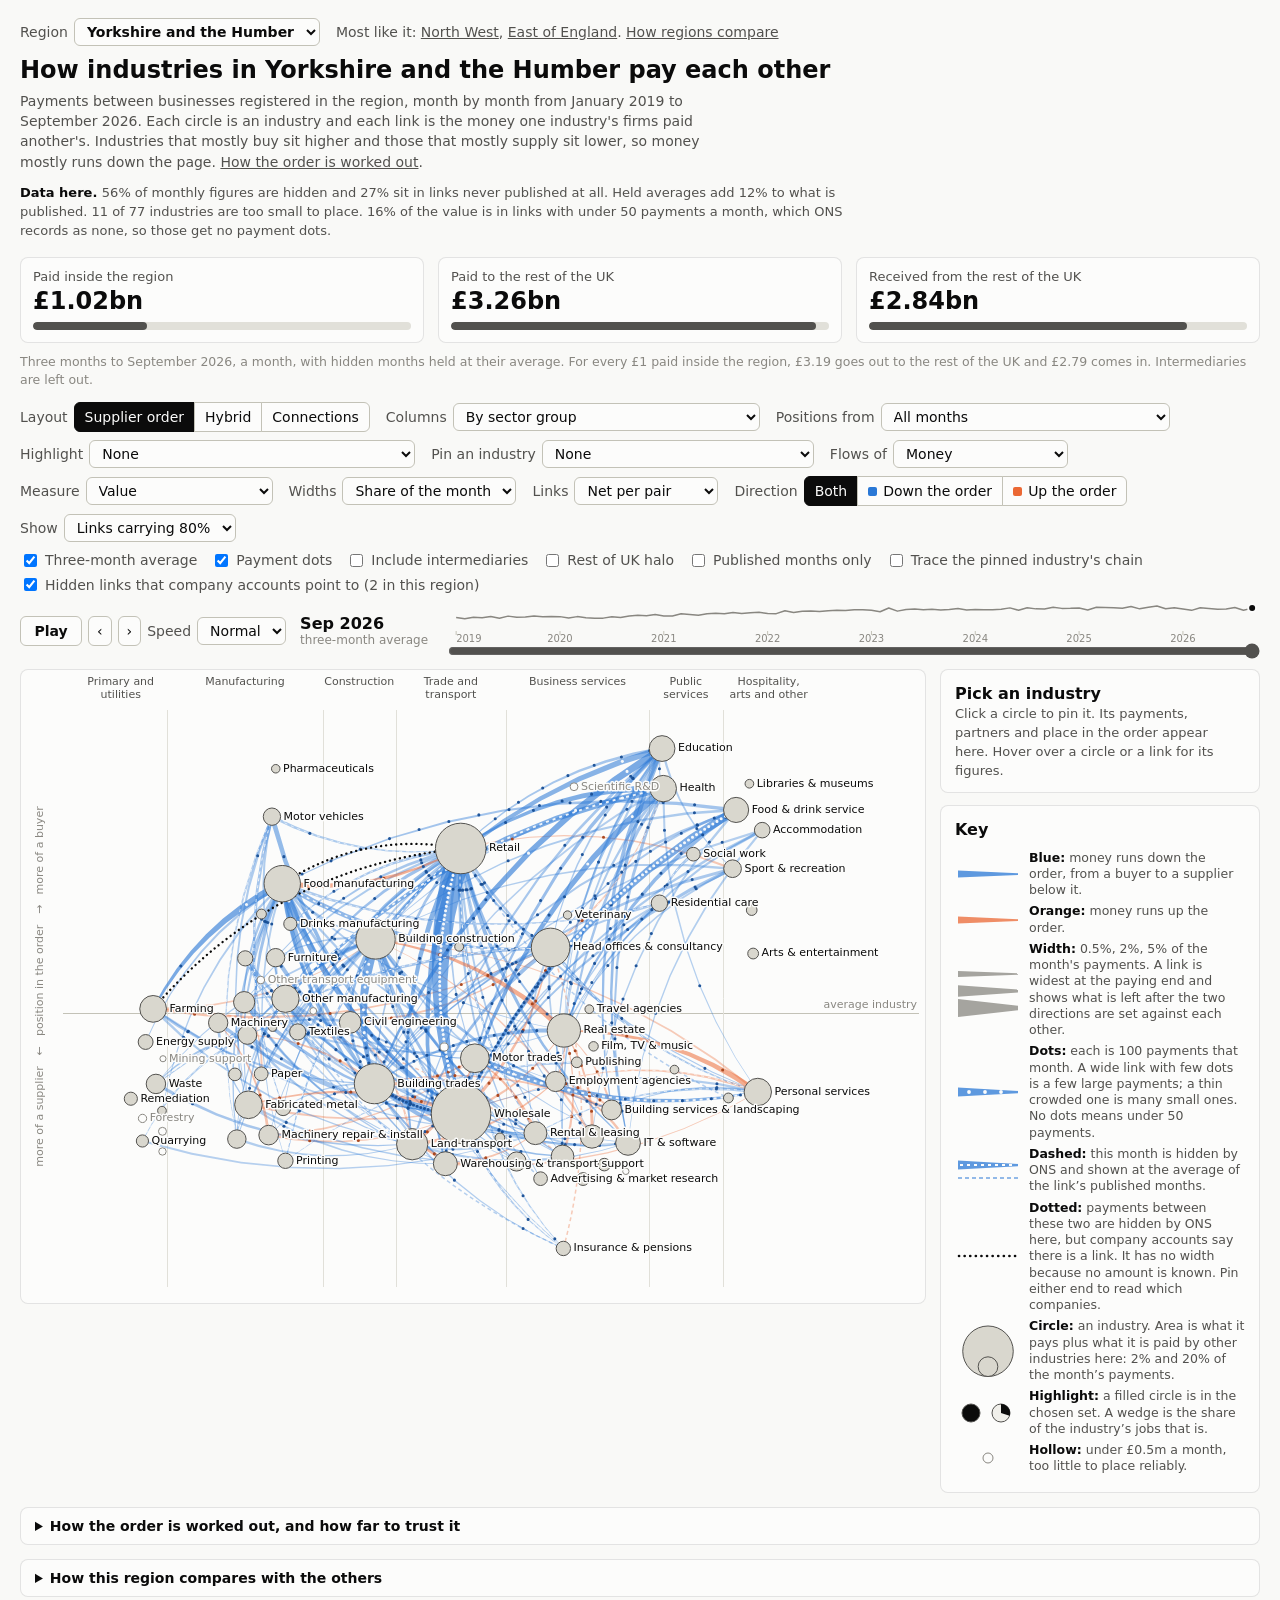
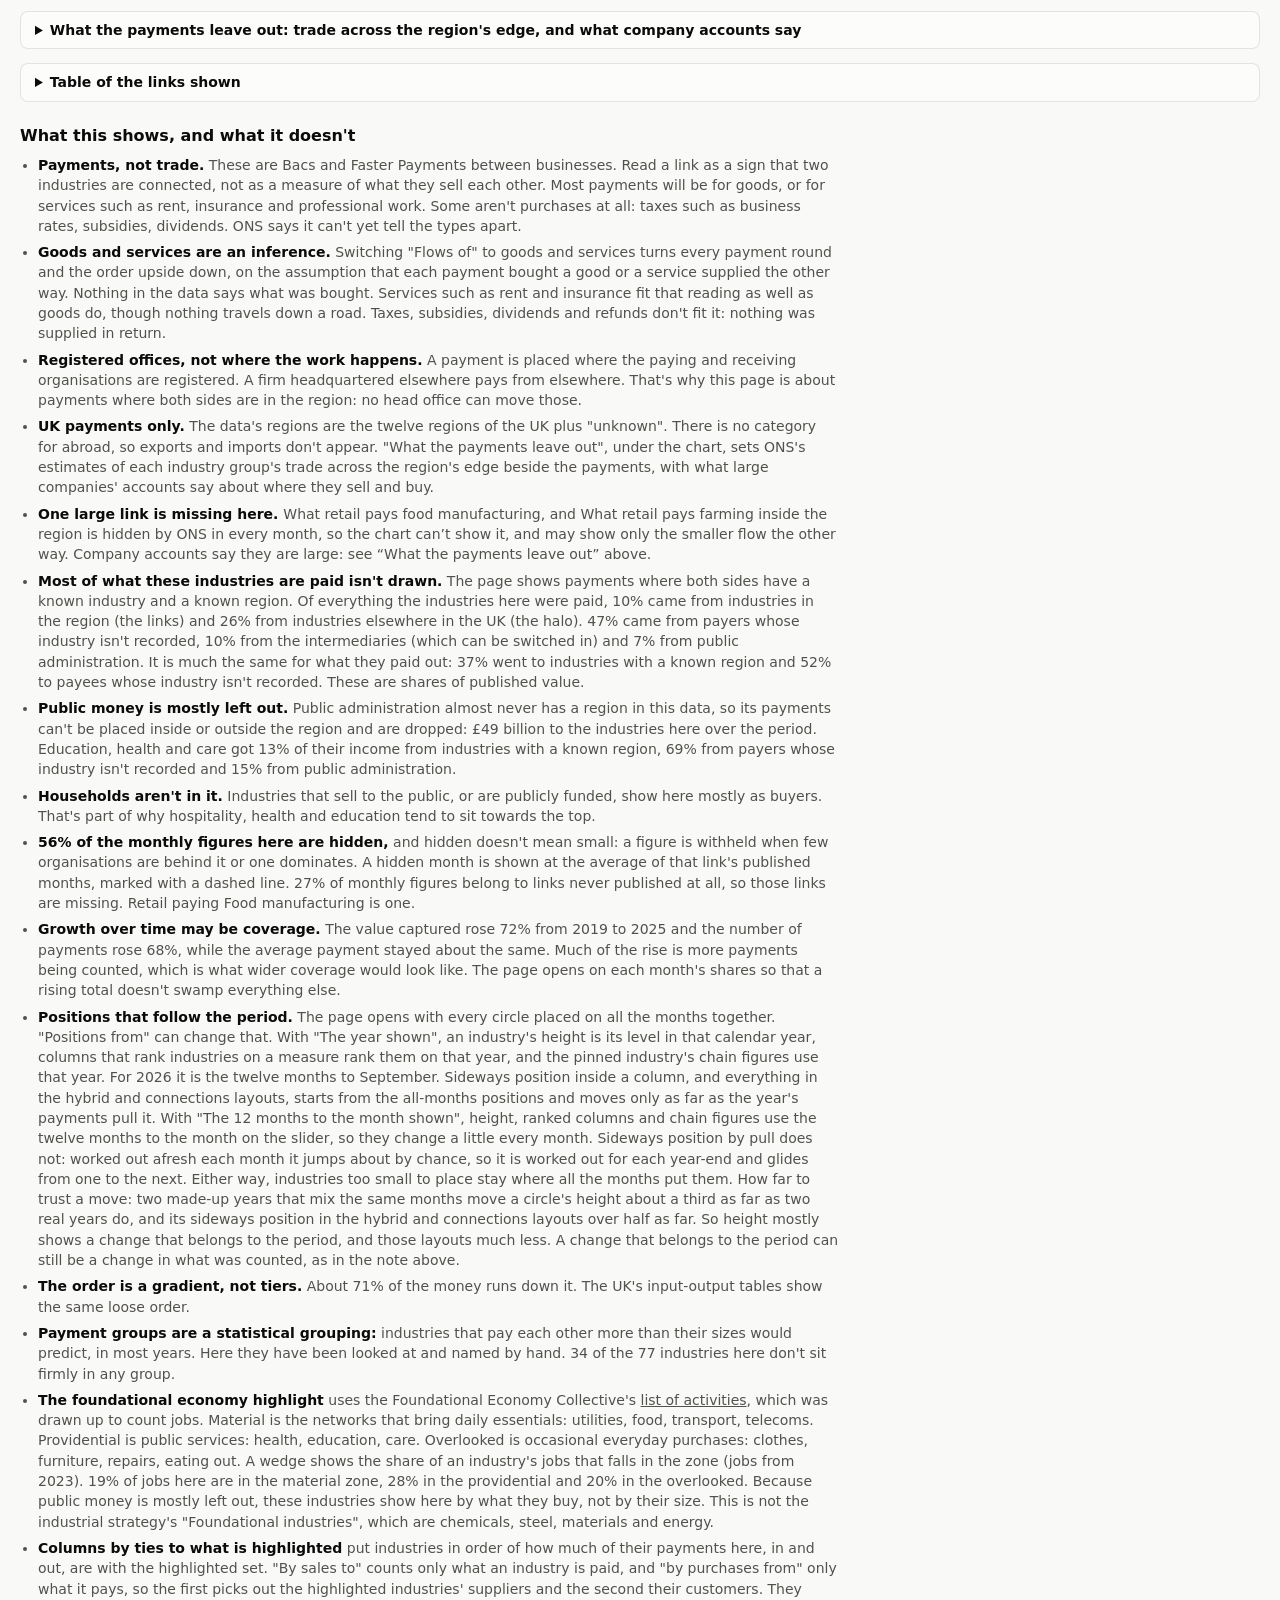
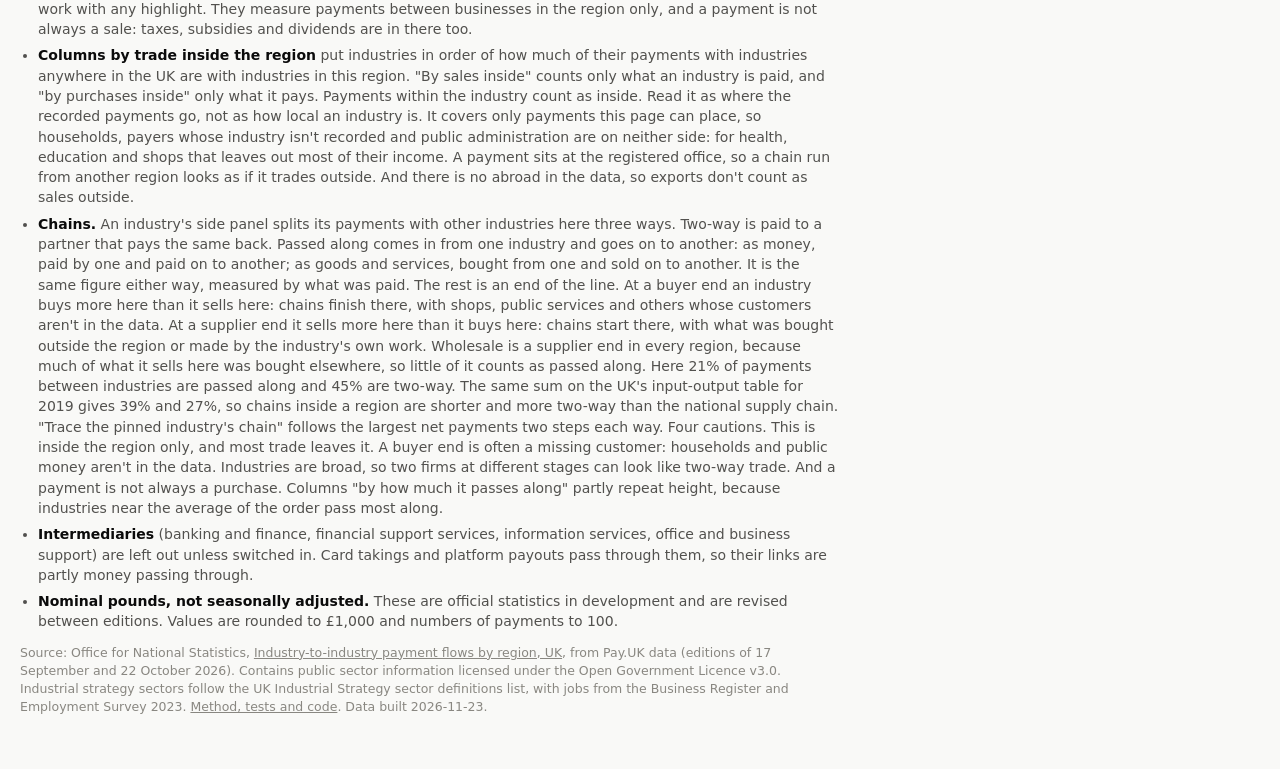
==== commit 12329460: "monthly rolling  movement" ====
--- a/docs/chunks/paymentflowsviz_ynh/index.html
+++ b/docs/chunks/paymentflowsviz_ynh/index.html
@@ -36,7 +36,7 @@
       <label><input type="radio" name="layout" value="force"><span>Connections</span></label>
     </fieldset>
     <label class="ctl">Columns <select id="cols"><option value="group">By sector group</option><option value="paygroup">By payment group</option><option value="shift">By how much its place shifts</option><option value="ties">By ties to what is highlighted</option><option value="sells">By sales to what is highlighted</option><option value="buys">By purchases from what is highlighted</option><option value="inside">By trade inside the region</option><option value="sellsinside">By sales inside the region</option><option value="buysinside">By purchases inside the region</option><option value="passed">By how much it passes along</option><option value="free">Free</option></select></label>
-    <label class="ctl">Positions from <select id="pos"><option value="all">All months</option><option value="year">The year shown</option></select><span id="pos-now"></span></label>
+    <label class="ctl">Positions from <select id="pos"><option value="all">All months</option><option value="year">The year shown</option><option value="roll">The 12 months to the month shown</option></select><span id="pos-now"></span></label>
     <label class="ctl">Highlight <select id="lens"></select></label>
     <label class="ctl">Pin an industry <select id="pick"></select></label>
     <label class="ctl">Flows of <select id="show"><option value="money">Money</option><option value="goods">Goods and services</option></select></label>
@@ -59,7 +59,7 @@
       <label><input type="checkbox" id="trace"> Trace the pinned industry's chain</label>
       <label><input type="checkbox" id="vouch"> <span>Hidden links that company accounts point to<span id="vouch-n"></span></span></label>
     </div>
-    <p id="pos-note" class="ctl-note" hidden>Positions follow the year shown, so circles slide when the month moves into another year. A move can mean that more or different payments were counted that year, not that the industry changed: see "Positions by year" in the notes.</p>
+    <p id="pos-note" class="ctl-note" hidden></p>
   </section>
 
   <section class="timebar" aria-label="Time">
@@ -95,7 +95,7 @@
         <li><strong>What goes in.</strong> Every payment between two different industries where both sides are registered in the region, added up over the whole period, January 2019 to September 2026. It uses the value of payments, with hidden months held at their average. Payments to and from the rest of the UK play no part.</li>
         <li><strong>What comes out.</strong> Each industry gets a level. The levels are chosen so that, as far as the payments allow, a buyer sits one level above each of its suppliers, and big payments count for more than small ones. Precisely: they make the sum, over every link, of the payment times (buyer's level minus supplier's level minus one) squared as small as it can be. These are called trophic levels, after the food webs they were first used on.</li>
         <li><strong>Where zero is.</strong> Levels are measured from the average industry, weighted by size. Height on the chart is the level, give or take a few pixels so that circles at the same level can sit side by side.</li>
-        <li><strong>One order for the whole period.</strong> Circles don't move as time plays, so everything that moves is a change in payments. Pin an industry to see how its level drifts, worked out on the 12 months to each month. The Columns option "By how much its place shifts" lines industries up by the standard deviation of that drifting level, steadiest on the left. Setting "Positions from" to "The year shown" changes this: each circle then takes its level for the calendar year on the slider, and slides when the month moves into another year.</li>
+        <li><strong>One order for the whole period.</strong> Circles don't move as time plays, so everything that moves is a change in payments. Pin an industry to see how its level drifts, worked out on the 12 months to each month. The Columns option "By how much its place shifts" lines industries up by the standard deviation of that drifting level, steadiest on the left. Setting "Positions from" to "The year shown" changes this: each circle then takes its level for the calendar year on the slider, and slides when the month moves into another year. "The 12 months to the month shown" does the same with a window that rolls forward a month at a time, so circles drift.</li>
         <li><strong>A plainer way to think of it.</strong> The order is almost the same as ranking industries by the balance of their dealings with other industries here: how much of it is paying out, and how much is being paid (the two rankings correlate <span data-f="balance_cor"></span>). The level adds one thing: who you buy from matters, not only how much.</li>
         <li><strong>Goods and services view.</strong> The same order, turned upside down.</li>
       </ul>
@@ -150,7 +150,7 @@
       <li><strong>Households aren't in it.</strong> Industries that sell to the public, or are publicly funded, show here mostly as buyers. That's part of why hospitality, health and education tend to sit towards the top.</li>
       <li><strong><span data-f="hidden_pct"></span> of the monthly figures here are hidden,</strong> and hidden doesn't mean small: a figure is withheld when few organisations are behind it or one dominates. A hidden month is shown at the average of that link's published months, marked with a dashed line. <span data-f="never_pct"></span> of monthly figures belong to links never published at all, so those links are missing. <span data-f="never_example"></span> is one.</li>
       <li><strong>Growth over time may be coverage.</strong> <span data-f="growth"></span> The page opens on each month's shares so that a rising total doesn't swamp everything else.</li>
-      <li><strong>Positions by year.</strong> The page opens with every circle placed on all the months together. With "Positions from" set to "The year shown", an industry's height is its level in that calendar year, columns that rank industries on a measure rank them on that year, and the pinned industry's chain figures use that year. For 2026 it is the twelve months to September. Industries too small to place stay where all the months put them. Sideways position inside a column, and everything in the hybrid and connections layouts, starts from the all-months positions and moves only as far as the year's payments pull it. How far to trust a move: two made-up years that mix the same months move a circle's height about a third as far as two real years do, and its sideways position in the hybrid and connections layouts over half as far. So height mostly shows a change that belongs to the year, and those layouts much less. A change that belongs to the year can still be a change in what was counted, as in the note above.</li>
+      <li><strong>Positions that follow the period.</strong> The page opens with every circle placed on all the months together. "Positions from" can change that. With "The year shown", an industry's height is its level in that calendar year, columns that rank industries on a measure rank them on that year, and the pinned industry's chain figures use that year. For 2026 it is the twelve months to September. Sideways position inside a column, and everything in the hybrid and connections layouts, starts from the all-months positions and moves only as far as the year's payments pull it. With "The 12 months to the month shown", height, ranked columns and chain figures use the twelve months to the month on the slider, so they change a little every month. Sideways position by pull does not: worked out afresh each month it jumps about by chance, so it is worked out for each year-end and glides from one to the next. Either way, industries too small to place stay where all the months put them. How far to trust a move: two made-up years that mix the same months move a circle's height about a third as far as two real years do, and its sideways position in the hybrid and connections layouts over half as far. So height mostly shows a change that belongs to the period, and those layouts much less. A change that belongs to the period can still be a change in what was counted, as in the note above.</li>
       <li><strong>The order is a gradient, not tiers.</strong> About <span data-f="down_pct"></span> of the money runs down it. The UK's input-output tables show the same loose order.</li>
       <li><strong>Payment groups are a statistical grouping:</strong> industries that pay each other more than their sizes would predict, in most years. <span data-if="groups_named_by_hand">Here they have been looked at and named by hand.</span><span data-unless="groups_named_by_hand">For this region nobody has looked them over, and each is labelled by its largest members.</span> <span data-f="groups_not_firm"></span> industries here don't sit firmly in any group.</li>
       <li><strong>The foundational economy highlight</strong> uses the Foundational Economy Collective's <a href="https://foundationaleconomy.com/activity-classification/">list of activities</a>, which was drawn up to count jobs. Material is the networks that bring daily essentials: utilities, food, transport, telecoms. Providential is public services: health, education, care. Overlooked is occasional everyday purchases: clothes, furniture, repairs, eating out. A wedge shows the share of an industry's jobs that falls in the zone (jobs from <span data-f="fe_year"></span>). <span data-f="fe_jobs"></span> Because public money is mostly left out, these industries show here by what they buy, not by their size. This is not the industrial strategy's "Foundational industries", which are chemicals, steel, materials and energy.</li>
--- a/docs/chunks/paymentflowsviz_ynh/flows.css
+++ b/docs/chunks/paymentflowsviz_ynh/flows.css
@@ -99,6 +99,9 @@
 .timebar { display: grid; grid-template-columns: auto 15ch 1fr; gap: 6px 14px; align-items: center; margin: 6px 0 10px; }
 .time-buttons { display: flex; gap: 6px; align-items: center; flex-wrap: wrap; }
 #play { min-width: 62px; font-weight: 600; }
+#play.busy { color: var(--muted); animation: getting-ready 0.9s ease-in-out infinite alternate; }      /* working out positions before it plays */
+@keyframes getting-ready { from { opacity: 1; } to { opacity: 0.55; } }
+@media (prefers-reduced-motion: reduce) { #play.busy { animation: none; } }
 .time-label { font-weight: 650; font-size: 16px; line-height: 1.2; }
 .time-label small { display: block; font-weight: 400; font-size: 12px; color: var(--muted); }
 .time-track { position: relative; min-width: 0; }
